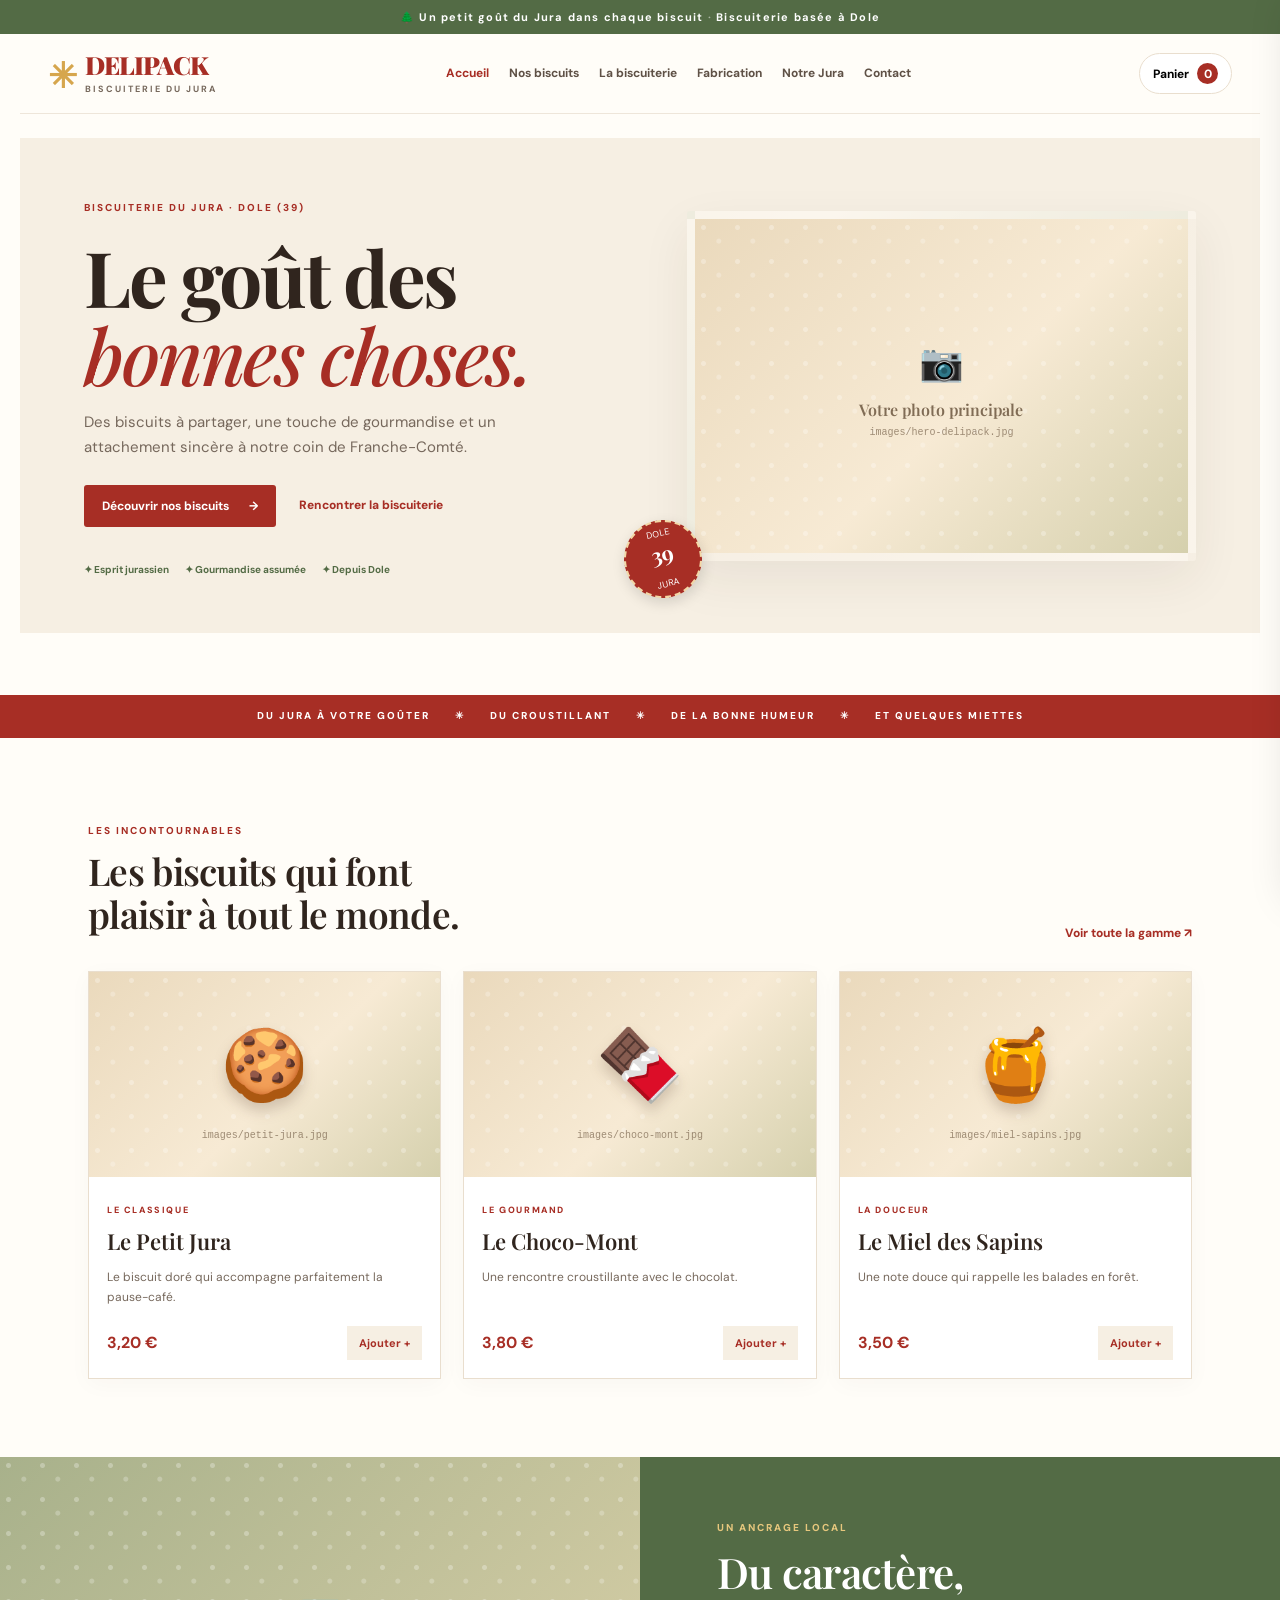
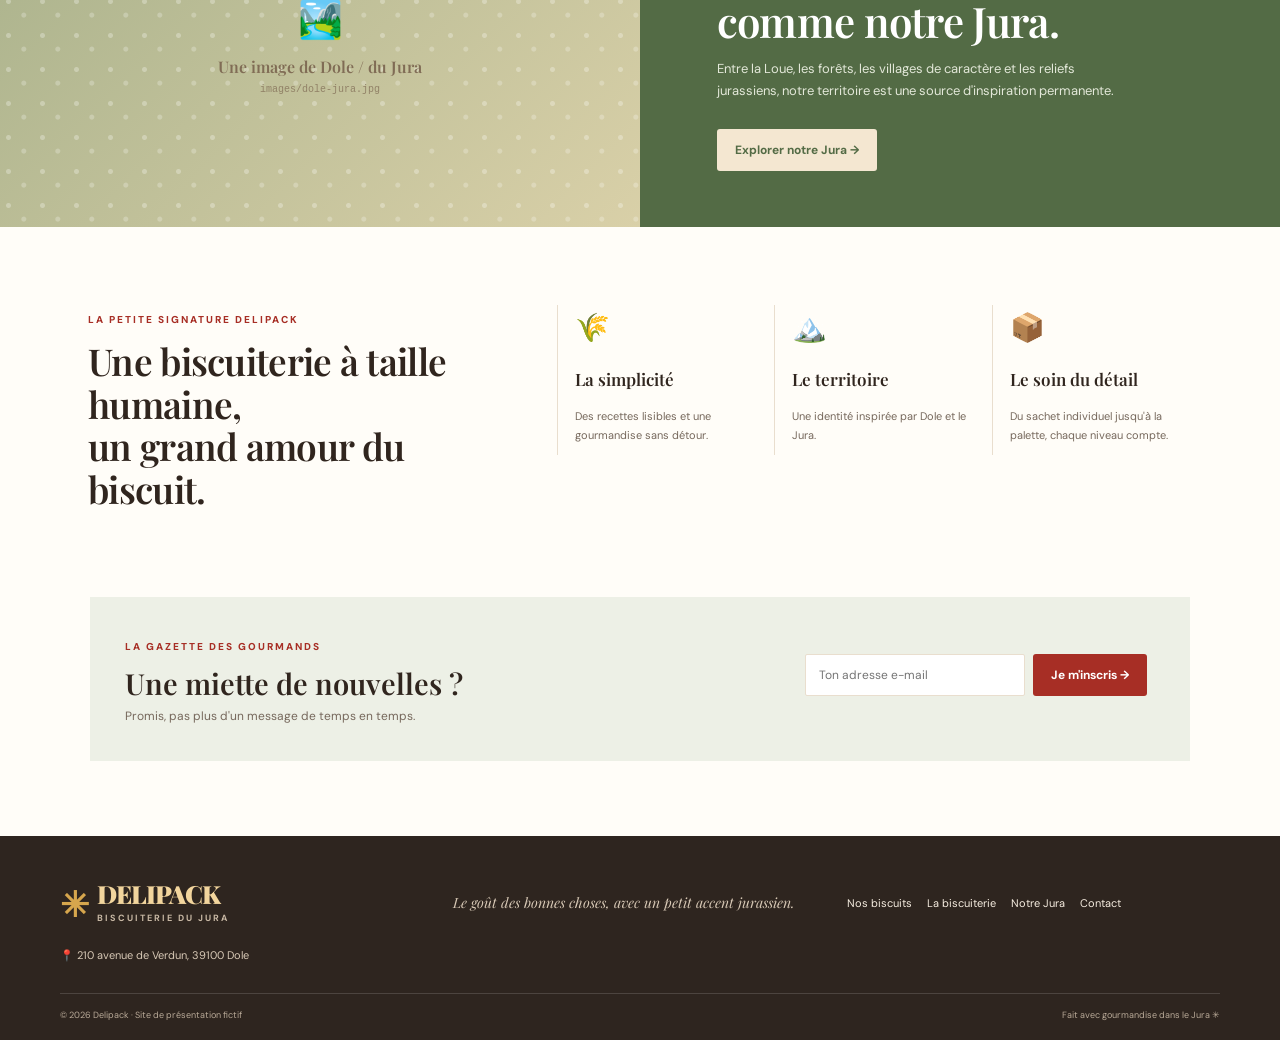
==== index.html @ c989d58b "Add files via upload" ====
<!doctype html>
<html lang="fr">
<head>
  <meta charset="utf-8"><meta name="viewport" content="width=device-width,initial-scale=1">
  <meta name="description" content="Delipack, biscuiterie jurassienne basée à Dole. Des biscuits généreux et un esprit du Jura.">
  <title>Delipack — Biscuiterie du Jura à Dole</title><link rel="stylesheet" href="style.css">
</head>
<body>
<div class="announcement">🌲 Un petit goût du Jura dans chaque biscuit <span>·</span> Biscuiterie basée à Dole</div>
<header class="header">
  <a class="logo" href="index.html"><span class="logo-icon">✳</span><span>DELIPACK<small>BISCUITERIE DU JURA</small></span></a>
  <button class="menu-toggle" aria-label="Ouvrir le menu">☰</button>
  <nav class="nav"><a class="active" href="index.html">Accueil</a><a href="produits.html">Nos biscuits</a><a href="histoire.html">La biscuiterie</a><a href="fabrication.html">Fabrication</a><a href="jura.html">Notre Jura</a><a href="contact.html">Contact</a></nav>
  <button class="cart-open" aria-label="Ouvrir le panier">Panier <span class="cart-count">0</span></button>
</header>
<main>
<section class="hero">
  <div class="hero-text"><span class="eyebrow">BISCUITERIE DU JURA · DOLE (39)</span><h1>Le goût des<br><em>bonnes choses.</em></h1>
  <p>Des biscuits à partager, une touche de gourmandise et un attachement sincère à notre coin de Franche-Comté.</p>
  <div class="actions"><a class="button" href="produits.html">Découvrir nos biscuits <b>→</b></a><a class="underlink" href="histoire.html">Rencontrer la biscuiterie</a></div>
  <div class="hero-points"><span>✦ Esprit jurassien</span><span>✦ Gourmandise assumée</span><span>✦ Depuis Dole</span></div></div>
  <div class="hero-image image-placeholder" data-caption="Photo d'ambiance : biscuits et emballages Delipack"><span class="placeholder-icon">📷</span><strong>Votre photo principale</strong><small>images/hero-delipack.jpg</small></div>
  <div class="hero-seal">DOLE<br><b>39</b><br>JURA</div>
</section>
<div class="ticker"><span>DU JURA À VOTRE GOÛTER</span> ✳ <span>DU CROUSTILLANT</span> ✳ <span>DE LA BONNE HUMEUR</span> ✳ <span>ET QUELQUES MIETTES</span></div>
<section class="section">
  <div class="section-head"><div><span class="eyebrow">LES INCONTOURNABLES</span><h2>Les biscuits qui font<br>plaisir à tout le monde.</h2></div><a class="text-link" href="produits.html">Voir toute la gamme ↗</a></div>
  <div class="product-grid home-products">
    <article class="product-card"><div class="product-photo image-placeholder" data-caption="Photo du biscuit Petit Jura"><span>🍪</span><small>images/petit-jura.jpg</small></div><div class="product-info"><span class="tag">LE CLASSIQUE</span><h3>Le Petit Jura</h3><p>Le biscuit doré qui accompagne parfaitement la pause-café.</p><div class="price-line"><b>3,20 €</b><button class="add-to-cart" data-id="petit-jura">Ajouter +</button></div></div></article>
    <article class="product-card"><div class="product-photo image-placeholder" data-caption="Photo du biscuit Choco-Mont"><span>🍫</span><small>images/choco-mont.jpg</small></div><div class="product-info"><span class="tag">LE GOURMAND</span><h3>Le Choco-Mont</h3><p>Une rencontre croustillante avec le chocolat.</p><div class="price-line"><b>3,80 €</b><button class="add-to-cart" data-id="choco-mont">Ajouter +</button></div></div></article>
    <article class="product-card"><div class="product-photo image-placeholder" data-caption="Photo du biscuit Miel des Sapins"><span>🍯</span><small>images/miel-sapins.jpg</small></div><div class="product-info"><span class="tag">LA DOUCEUR</span><h3>Le Miel des Sapins</h3><p>Une note douce qui rappelle les balades en forêt.</p><div class="price-line"><b>3,50 €</b><button class="add-to-cart" data-id="miel-sapins">Ajouter +</button></div></div></article>
  </div>
</section>
<section class="split-feature">
  <div class="feature-image image-placeholder" data-caption="Photo de Dole ou des paysages du Jura"><span>🏞️</span><strong>Une image de Dole / du Jura</strong><small>images/dole-jura.jpg</small></div>
  <div class="feature-copy"><span class="eyebrow">UN ANCRAGE LOCAL</span><h2>Du caractère,<br>comme notre Jura.</h2><p>Entre la Loue, les forêts, les villages de caractère et les reliefs jurassiens, notre territoire est une source d'inspiration permanente.</p><a class="button button-light" href="jura.html">Explorer notre Jura →</a></div>
</section>
<section class="promise section"><div><span class="eyebrow">LA PETITE SIGNATURE DELIPACK</span><h2>Une biscuiterie à taille humaine,<br>un grand amour du biscuit.</h2></div><div class="promise-items"><article><span>🌾</span><h3>La simplicité</h3><p>Des recettes lisibles et une gourmandise sans détour.</p></article><article><span>🏔️</span><h3>Le territoire</h3><p>Une identité inspirée par Dole et le Jura.</p></article><article><span>📦</span><h3>Le soin du détail</h3><p>Du sachet individuel jusqu'à la palette, chaque niveau compte.</p></article></div></section>
<section class="newsletter"><div><span class="eyebrow">LA GAZETTE DES GOURMANDS</span><h2>Une miette de nouvelles ?</h2><p>Promis, pas plus d'un message de temps en temps.</p></div><form class="newsletter-form"><input type="email" placeholder="Ton adresse e-mail" required><button class="button">Je m'inscris →</button><small class="form-feedback"></small></form></section>
</main>
<footer class="footer"><div class="footer-main"><a class="logo footer-logo" href="index.html"><span class="logo-icon">✳</span><span>DELIPACK<small>BISCUITERIE DU JURA</small></span></a><p>Le goût des bonnes choses, avec un petit accent jurassien.</p><div class="footer-links"><a href="produits.html">Nos biscuits</a><a href="histoire.html">La biscuiterie</a><a href="jura.html">Notre Jura</a><a href="contact.html">Contact</a></div><div class="address">📍 210 avenue de Verdun, 39100 Dole</div></div><div class="footer-bottom"><span>© 2026 Delipack · Site de présentation fictif</span><span>Fait avec gourmandise dans le Jura ✳</span></div></footer>
<div class="cart-backdrop"></div><aside class="cart-panel" aria-label="Panier"><div class="cart-head"><h2>Ton panier</h2><button class="cart-close" aria-label="Fermer">×</button></div><div class="cart-items"></div><div class="cart-total"><span>Total</span><b>0,00 €</b></div><button class="button checkout-demo">Valider ma commande</button><small class="cart-note">Démo : aucune commande ni aucun paiement ne seront effectués.</small></aside>
<div class="toast" role="status"></div><script src="script.js"></script></body></html>
---- style.css ----
@import url('https://fonts.googleapis.com/css2?family=DM+Sans:wght@400;500;600;700;800&family=Playfair+Display:ital,wght@0,500;0,600;0,700;1,500;1,600&display=swap');
:root{--red:#a72e25;--red2:#c64b38;--cream:#f6efe3;--paper:#fffdf8;--ink:#30251e;--muted:#76685c;--green:#536b45;--gold:#d6a64d;--line:#e9dece;--shadow:0 18px 50px #38241612}
*{box-sizing:border-box}html{scroll-behavior:smooth}body{margin:0;background:var(--paper);color:var(--ink);font-family:'DM Sans',Arial,sans-serif;line-height:1.65}a{color:inherit}.announcement{background:var(--green);color:white;text-align:center;padding:8px 15px;font-size:11px;letter-spacing:1.2px;font-weight:700}.announcement span{opacity:.5}.header{max-width:1240px;margin:auto;padding:18px 28px;display:flex;align-items:center;justify-content:space-between;gap:22px;position:sticky;top:0;background:#fffdf8ed;backdrop-filter:blur(12px);z-index:20;border-bottom:1px solid #eee6da}.logo{display:flex;align-items:center;gap:9px;text-decoration:none;color:var(--red);font:900 25px/1 'Playfair Display',Georgia,serif;letter-spacing:-1px;white-space:nowrap}.logo-icon{font-size:35px;color:var(--gold)}.logo small{display:block;font:700 9px 'DM Sans',sans-serif;letter-spacing:2px;color:var(--muted);margin-top:6px}.nav{display:flex;align-items:center;gap:20px}.nav a{text-decoration:none;font-size:12px;font-weight:700;color:#5f5146;white-space:nowrap}.nav a:hover,.nav a.active{color:var(--red)}.cart-open{border:1px solid var(--line);background:white;padding:9px 13px;border-radius:30px;font:700 12px 'DM Sans';cursor:pointer;white-space:nowrap}.cart-count{display:inline-grid;place-items:center;background:var(--red);color:white;width:21px;height:21px;border-radius:50%;margin-left:5px}.menu-toggle{display:none;border:0;background:none;font-size:25px}.hero{max-width:1240px;margin:24px auto 62px;padding:55px 5%;background:var(--cream);min-height:490px;display:grid;grid-template-columns:1.05fr .95fr;gap:40px;align-items:center;position:relative;overflow:hidden}.eyebrow{color:var(--red);font-size:10px;font-weight:800;letter-spacing:2px}.hero h1,.page-hero h1{font:700 clamp(50px,6vw,78px)/1.02 'Playfair Display',Georgia,serif;letter-spacing:-2.5px;margin:17px 0}.hero h1 em,.page-hero h1 em{color:var(--red);font-weight:500}.hero-text>p,.page-hero p{color:var(--muted);max-width:480px;font-size:15px}.actions{display:flex;align-items:center;gap:23px;flex-wrap:wrap;margin-top:25px}.button{display:inline-flex;align-items:center;justify-content:center;gap:20px;background:var(--red);color:white;border:0;border-radius:3px;padding:13px 18px;text-decoration:none;font:700 12px 'DM Sans';cursor:pointer;transition:.2s}.button:hover{background:#7e211c;transform:translateY(-2px)}.underlink,.text-link{font-size:12px;color:var(--red);font-weight:800;text-decoration:none}.hero-points{display:flex;gap:16px;flex-wrap:wrap;margin-top:35px;color:var(--green);font-size:10px;font-weight:700}.image-placeholder{position:relative;display:flex;flex-direction:column;align-items:center;justify-content:center;text-align:center;gap:7px;color:#806c55;background:linear-gradient(135deg,#ead9bc,#f7ead4 55%,#d5d0ad);border:1px dashed #b9a17e;overflow:hidden;min-height:150px}.image-placeholder:before{content:"";position:absolute;inset:0;background:radial-gradient(circle at 25% 25%,#fff7 0 2px,transparent 3px),radial-gradient(circle at 70% 65%,#fff6 0 2px,transparent 3px);background-size:34px 34px;opacity:.6}.image-placeholder>*{position:relative;z-index:1}.image-placeholder .placeholder-icon,.image-placeholder>span{font-size:36px}.image-placeholder strong{font:600 16px 'Playfair Display'}.image-placeholder small{font:10px monospace;opacity:.75}.hero-image{min-height:350px;border:8px solid #fff9;box-shadow:var(--shadow);border-radius:3px}.hero-seal{position:absolute;right:45%;bottom:35px;width:78px;height:78px;border-radius:50%;background:var(--red);color:white;border:2px dashed #f3d7a6;display:grid;place-content:center;text-align:center;font-size:9px;line-height:1.2;transform:rotate(-12deg);box-shadow:0 5px 14px #0002}.hero-seal b{font:700 22px 'Playfair Display'}.ticker{display:flex;justify-content:center;gap:25px;flex-wrap:wrap;padding:13px;background:var(--red);color:white;font-size:10px;letter-spacing:2px;font-weight:800}.section{max-width:1160px;margin:78px auto;padding:0 28px}.section-head{display:flex;align-items:end;justify-content:space-between;margin-bottom:27px}.section h2,.feature-copy h2,.promise h2,.jura-copy h2{font:600 37px/1.16 'Playfair Display';letter-spacing:-.7px;margin:8px 0}.product-grid{display:grid;grid-template-columns:repeat(3,1fr);gap:22px}.product-card{background:white;border:1px solid var(--line);box-shadow:0 5px 22px #38241608;transition:.25s}.product-card:hover{transform:translateY(-4px);box-shadow:var(--shadow)}.product-photo{height:205px;border:0}.product-photo>span{font-size:70px;filter:drop-shadow(0 8px 7px #43281935)}.product-photo small{font:10px monospace}.product-info{padding:18px}.tag,.step{font-size:9px;letter-spacing:1.6px;color:var(--red);font-weight:800}.product-info h3{font:600 22px 'Playfair Display';margin:5px 0}.product-info p{font-size:12px;color:var(--muted);min-height:42px}.price-line{display:flex;align-items:center;justify-content:space-between;margin-top:16px}.price-line>b{color:var(--red);font-size:16px}.add-to-cart{background:var(--cream);border:0;padding:10px 12px;color:var(--red);font:700 11px 'DM Sans';cursor:pointer}.add-to-cart:hover{background:#eadcc8}.split-feature{display:grid;grid-template-columns:1fr 1fr;background:var(--green);color:white;min-height:370px}.feature-image{min-height:370px;border:0;background:linear-gradient(135deg,#a8b18b,#d9d0a8)}.feature-copy{padding:55px clamp(28px,6vw,90px);align-self:center}.feature-copy .eyebrow{color:#e6c77d}.feature-copy h2{font-size:42px}.feature-copy p{color:#e3e8d9;font-size:13px;max-width:420px}.button-light{background:#f4e7d1;color:var(--green);margin-top:15px}.promise{display:grid;grid-template-columns:.8fr 1.2fr;gap:45px;align-items:start}.promise-items{display:grid;grid-template-columns:repeat(3,1fr);gap:17px}.promise-items article{border-left:1px solid var(--line);padding-left:17px}.promise-items article>span{font-size:28px}.promise-items h3{font:600 17px 'Playfair Display'}.promise-items p{font-size:11px;color:var(--muted)}.newsletter{max-width:1100px;margin:75px auto;padding:35px;background:#edf0e6;display:flex;justify-content:space-between;align-items:center;gap:25px;flex-wrap:wrap}.newsletter h2{font:600 29px 'Playfair Display';margin:5px 0}.newsletter p{font-size:12px;color:var(--muted);margin:0}.newsletter-form{display:flex;gap:8px;flex-wrap:wrap}.newsletter input,.contact-form input,.contact-form textarea,.contact-form select,.catalog-tools input{padding:12px 13px;border:1px solid var(--line);background:white;border-radius:2px;font:12px 'DM Sans';min-width:220px}.newsletter-form .button{margin:0}.form-feedback{display:block;color:var(--green);font-size:11px;width:100%}.footer{background:#2e251f;color:#f7eee1;padding:43px max(28px,calc((100% - 1160px)/2)) 18px}.footer-main{display:grid;grid-template-columns:1fr 1fr 1fr;gap:20px;align-items:center}.footer-logo{color:#f2d59d}.footer-logo small{color:#c9b9a5}.footer-main p{font:italic 14px 'Playfair Display';color:#d8c9b6}.footer-links{display:flex;gap:15px;flex-wrap:wrap}.footer-links a{font-size:11px;text-decoration:none;color:#f7eee1}.address{grid-column:1/-1;font-size:11px;color:#d8c9b6}.footer-bottom{border-top:1px solid #ffffff24;margin-top:28px;padding-top:14px;display:flex;justify-content:space-between;color:#b9aa98;font-size:9px}.page-hero{background:var(--cream);text-align:center;padding:66px 20px 58px}.page-hero p{margin:0 auto;max-width:540px}.crumb{font-size:9px;letter-spacing:2px;color:#9a8876;margin-top:30px}.crumb span{color:var(--red);padding:0 8px}.catalog-tools{display:flex;justify-content:space-between;gap:18px;flex-wrap:wrap;margin-bottom:25px}.filters{display:flex;gap:7px;flex-wrap:wrap}.filter{border:1px solid var(--line);background:white;padding:9px 14px;font:700 10px 'DM Sans';cursor:pointer}.filter.active,.filter:hover{background:var(--green);color:white;border-color:var(--green)}.catalog-tools input{min-width:240px}.catalog-grid{grid-template-columns:repeat(3,1fr)}.no-results{text-align:center;padding:30px;background:var(--cream)}.disclaimer,.small-note{font-size:10px;color:#968778}.disclaimer{text-align:center;margin-top:30px}.story{display:grid;grid-template-columns:.9fr 1.1fr;gap:55px;align-items:center}.story-photo{min-height:360px}.story h2,.contact-details h2{font:600 35px 'Playfair Display';margin:10px 0}.story p{font-size:13px;color:var(--muted)}.timeline{max-width:850px}.timeline-list{margin-top:25px}.timeline-list article{display:grid;grid-template-columns:65px 1fr;gap:18px;padding:18px 0;border-top:1px solid var(--line)}.timeline-list article>b{font:600 30px 'Playfair Display';color:var(--red)}.timeline-list h3{font:600 19px 'Playfair Display';margin:0}.timeline-list p{font-size:12px;color:var(--muted);margin:5px 0}.process{max-width:960px;margin:auto}.process article{display:grid;grid-template-columns:280px 1fr;gap:40px;align-items:center;padding:22px 0;border-bottom:1px solid var(--line)}.process-img{min-height:180px}.process-text h2{font:600 27px 'Playfair Display';margin:5px 0}.process-text p{font-size:13px;color:var(--muted);max-width:560px}.packaging-band{background:var(--cream);padding:55px max(28px,calc((100% - 1160px)/2))}.packaging-band>div:first-child p{font-size:13px;color:var(--muted)}.pack-levels{display:grid;grid-template-columns:repeat(3,1fr);gap:18px;margin-top:25px}.pack-levels article{background:white;padding:14px}.pack-levels article>b{font-size:9px;letter-spacing:1.5px;color:var(--red)}.pack-img{min-height:145px;margin-top:10px}.pack-levels h3{font:600 17px 'Playfair Display';margin:10px 0 0}.pack-levels p{font-size:11px;color:var(--muted);margin:3px 0}.jura-mosaic{display:grid;grid-template-columns:1.3fr 1fr;grid-template-rows:190px 190px;gap:16px}.jura-large{grid-row:span 2;min-height:396px}.jura-small{min-height:190px}.jura-copy h2{margin-bottom:25px}.local-cards{display:grid;grid-template-columns:repeat(3,1fr);gap:20px}.local-cards article{padding:22px;border:1px solid var(--line);background:white}.local-cards span{font-size:30px}.local-cards h3{font:600 19px 'Playfair Display'}.local-cards p{font-size:12px;color:var(--muted)}.quote-block{text-align:center;background:var(--green);color:white;padding:55px 20px}.quote-block p{font:italic 25px 'Playfair Display';margin:0 0 8px}.quote-block small{font-size:10px;color:#e4e8d9}.contact-layout{display:grid;grid-template-columns:.9fr 1.1fr;gap:70px}.detail-line{display:flex;gap:15px;align-items:center;margin:20px 0}.detail-line>span{font-size:22px}.detail-line p{font-size:13px;color:var(--muted)}.map-placeholder{height:190px;margin-top:25px;background:repeating-linear-gradient(45deg,#e6e6d8,#e6e6d8 12px,#eeeeE4 12px,#eeeeE4 24px);display:flex;flex-direction:column;align-items:center;justify-content:center;color:var(--green);gap:5px}.map-placeholder span{font-size:25px}.map-placeholder small{font-size:9px}.contact-form{display:flex;flex-direction:column;gap:9px}.contact-form label{font-size:11px;font-weight:800;margin-top:7px}.contact-form textarea{resize:vertical}.contact-form .button{align-self:flex-start;margin-top:8px}.contact-form .small-note{margin:0}.cart-backdrop{position:fixed;inset:0;background:#1e1712a6;z-index:40;opacity:0;pointer-events:none;transition:.25s}.cart-panel{position:fixed;z-index:41;right:0;top:0;height:100vh;width:min(420px,100%);background:var(--paper);padding:25px;transform:translateX(105%);transition:.3s;display:flex;flex-direction:column;box-shadow:-10px 0 40px #0002}.cart-visible .cart-backdrop{opacity:1;pointer-events:auto}.cart-visible .cart-panel{transform:translateX(0)}.cart-head{display:flex;justify-content:space-between;align-items:center;border-bottom:1px solid var(--line);padding-bottom:15px}.cart-head h2{font:600 27px 'Playfair Display';margin:0}.cart-close{font-size:28px;border:0;background:none;cursor:pointer}.cart-items{overflow:auto;flex:1;padding:15px 0}.cart-row{display:grid;grid-template-columns:1fr auto;gap:10px;padding:12px 0;border-bottom:1px solid var(--line)}.cart-row strong{font:600 15px 'Playfair Display'}.cart-row small{display:block;color:var(--muted);font-size:11px}.qty-controls{display:flex;align-items:center;gap:8px}.qty-controls button{border:1px solid var(--line);background:white;width:25px;height:25px;cursor:pointer}.cart-total{display:flex;justify-content:space-between;padding:15px 0;font-weight:800;border-top:1px solid var(--line)}.cart-total b{color:var(--red)}.cart-note{font-size:10px;color:var(--muted);margin-top:10px}.checkout-demo{width:100%}.toast{position:fixed;bottom:22px;left:50%;transform:translate(-50%,20px);background:#30251e;color:white;padding:12px 18px;border-radius:3px;font-size:12px;opacity:0;pointer-events:none;transition:.25s;z-index:60}.toast.show{opacity:1;transform:translate(-50%,0)}
@media(max-width:980px){.nav{gap:11px}.nav a{font-size:10px}.hero-seal{right:43%}.promise{grid-template-columns:1fr}.footer-main{grid-template-columns:1fr 1fr}.footer-links{grid-column:1/-1}}
@media(max-width:760px){.header{padding:13px 18px;flex-wrap:wrap}.menu-toggle{display:block;order:3}.nav{display:none;order:4;width:100%;flex-direction:column;align-items:flex-start;padding:10px 0}.nav.open{display:flex}.cart-open{margin-left:auto}.hero{margin:12px;padding:35px 22px;grid-template-columns:1fr;gap:24px}.hero-image{min-height:250px}.hero-seal{right:18px;bottom:25px}.hero h1{font-size:54px}.section{margin:55px auto;padding:0 18px}.section-head{align-items:flex-start;gap:15px;flex-direction:column}.product-grid,.catalog-grid{grid-template-columns:1fr}.split-feature{grid-template-columns:1fr}.feature-image{min-height:240px}.feature-copy{padding:35px 25px}.promise-items{grid-template-columns:1fr}.promise-items article{border-left:0;border-top:1px solid var(--line);padding:15px 0}.newsletter{margin:45px 12px;padding:25px}.newsletter-form{width:100%}.newsletter-form input{width:100%}.footer-main{grid-template-columns:1fr}.footer-links{grid-column:auto}.footer-bottom{gap:10px;flex-direction:column}.page-hero{padding:50px 18px}.page-hero h1{font-size:52px}.story,.contact-layout{grid-template-columns:1fr;gap:28px}.story-photo{min-height:250px}.process article{grid-template-columns:1fr;gap:15px}.process-img{min-height:210px}.packaging-band{padding:40px 18px}.pack-levels{grid-template-columns:1fr}.jura-mosaic{grid-template-columns:1fr;grid-template-rows:220px 160px 160px}.jura-large{grid-row:auto;min-height:220px}.jura-small{min-height:160px}.local-cards{grid-template-columns:1fr}.catalog-tools{flex-direction:column}.catalog-tools input{width:100%}}
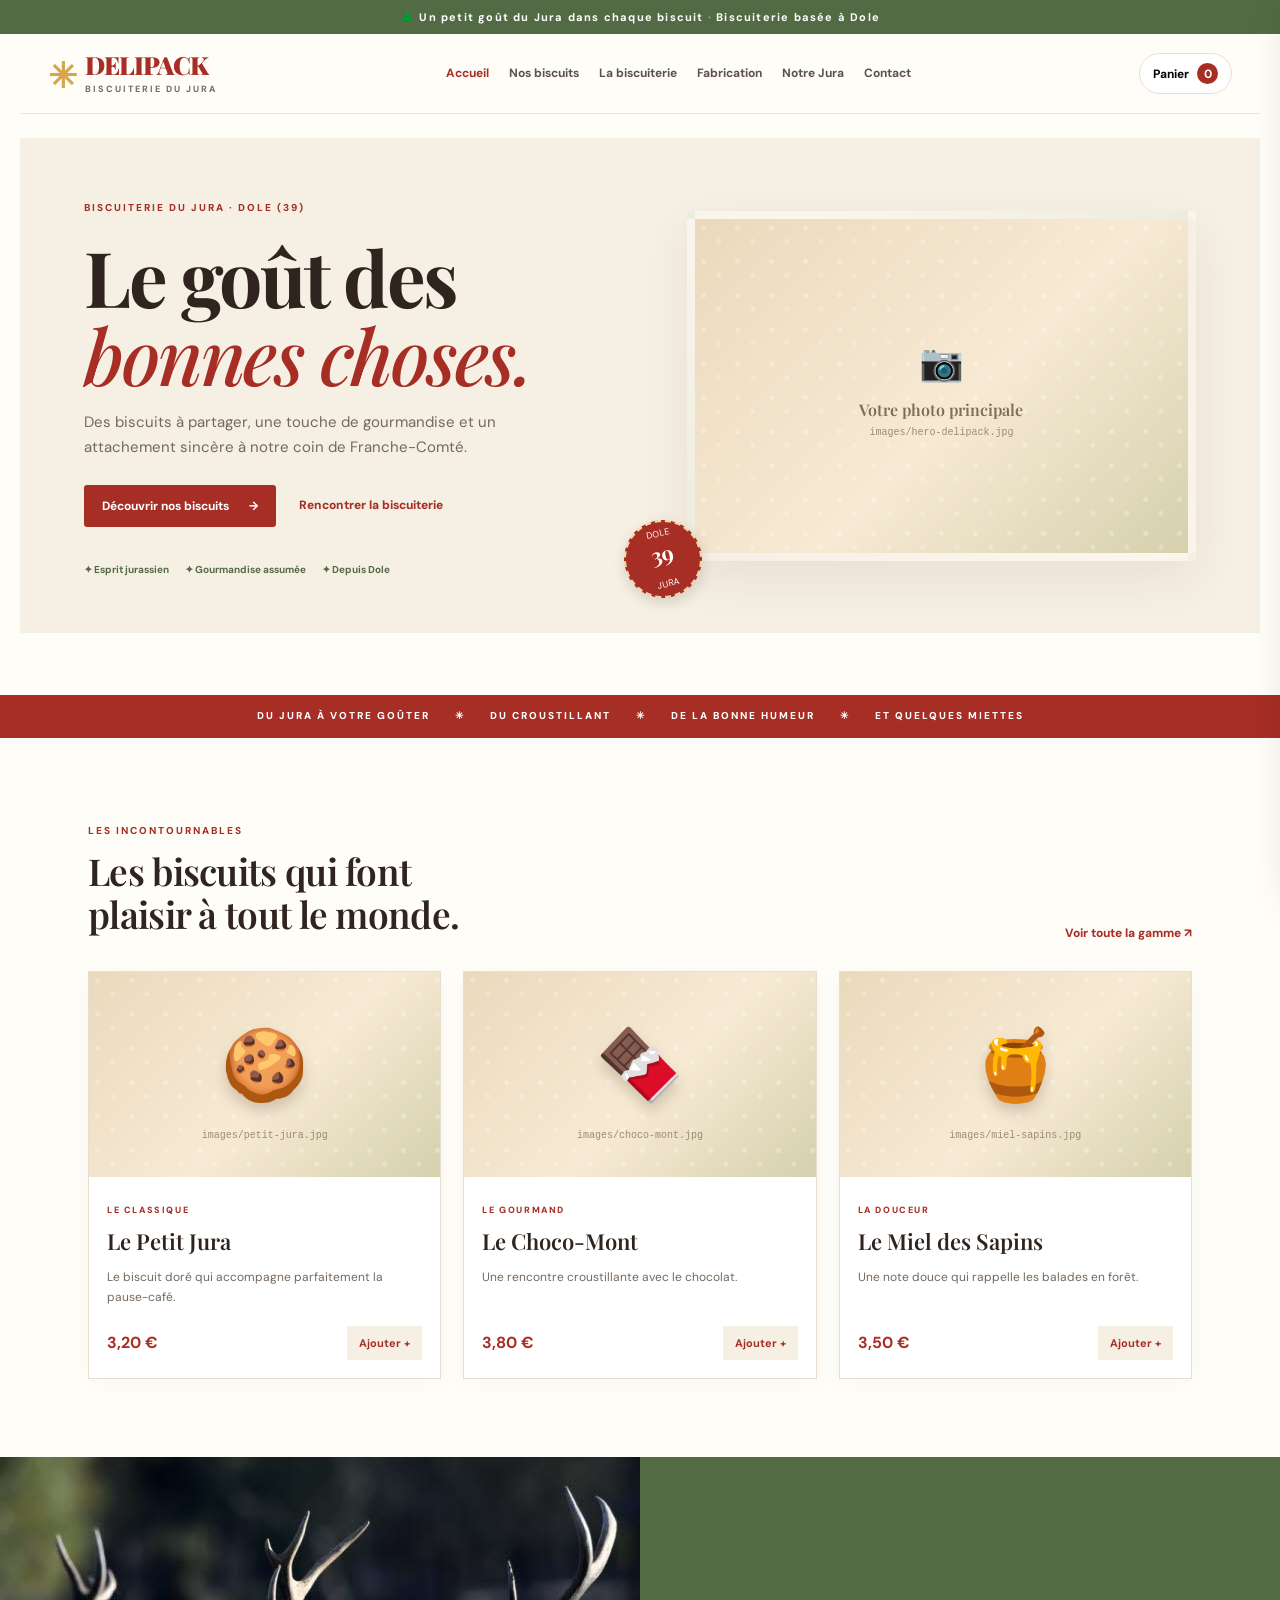
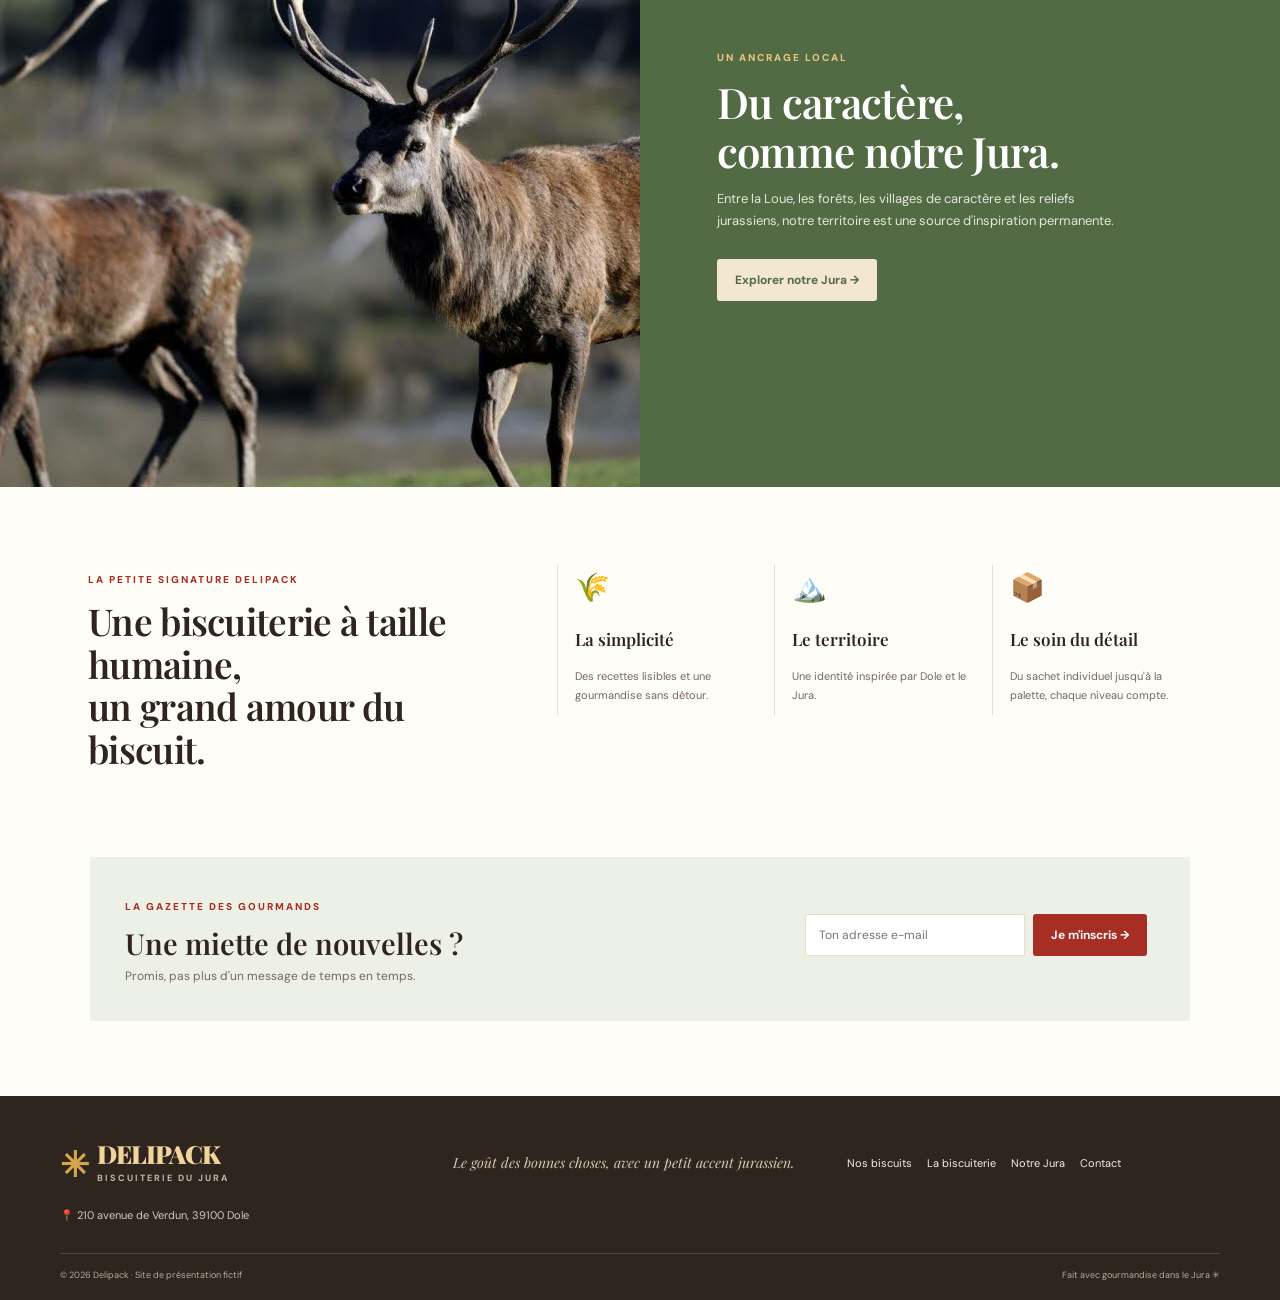
==== commit c6ad3452: "Update index.html" ====
--- a/index.html
+++ b/index.html
@@ -32,7 +32,7 @@
   </div>
 </section>
 <section class="split-feature">
-  <div class="feature-image image-placeholder" data-caption="Photo de Dole ou des paysages du Jura"><span>🏞️</span><strong>Une image de Dole / du Jura</strong><small>images/dole-jura.jpg</small></div>
+  <div class="feature-image image-placeholder"><img src="images/foret-chaux.jpg" alt="Les cerfs du Jura"></div>
   <div class="feature-copy"><span class="eyebrow">UN ANCRAGE LOCAL</span><h2>Du caractère,<br>comme notre Jura.</h2><p>Entre la Loue, les forêts, les villages de caractère et les reliefs jurassiens, notre territoire est une source d'inspiration permanente.</p><a class="button button-light" href="jura.html">Explorer notre Jura →</a></div>
 </section>
 <section class="promise section"><div><span class="eyebrow">LA PETITE SIGNATURE DELIPACK</span><h2>Une biscuiterie à taille humaine,<br>un grand amour du biscuit.</h2></div><div class="promise-items"><article><span>🌾</span><h3>La simplicité</h3><p>Des recettes lisibles et une gourmandise sans détour.</p></article><article><span>🏔️</span><h3>Le territoire</h3><p>Une identité inspirée par Dole et le Jura.</p></article><article><span>📦</span><h3>Le soin du détail</h3><p>Du sachet individuel jusqu'à la palette, chaque niveau compte.</p></article></div></section>
@@ -40,4 +40,4 @@
 </main>
 <footer class="footer"><div class="footer-main"><a class="logo footer-logo" href="index.html"><span class="logo-icon">✳</span><span>DELIPACK<small>BISCUITERIE DU JURA</small></span></a><p>Le goût des bonnes choses, avec un petit accent jurassien.</p><div class="footer-links"><a href="produits.html">Nos biscuits</a><a href="histoire.html">La biscuiterie</a><a href="jura.html">Notre Jura</a><a href="contact.html">Contact</a></div><div class="address">📍 210 avenue de Verdun, 39100 Dole</div></div><div class="footer-bottom"><span>© 2026 Delipack · Site de présentation fictif</span><span>Fait avec gourmandise dans le Jura ✳</span></div></footer>
 <div class="cart-backdrop"></div><aside class="cart-panel" aria-label="Panier"><div class="cart-head"><h2>Ton panier</h2><button class="cart-close" aria-label="Fermer">×</button></div><div class="cart-items"></div><div class="cart-total"><span>Total</span><b>0,00 €</b></div><button class="button checkout-demo">Valider ma commande</button><small class="cart-note">Démo : aucune commande ni aucun paiement ne seront effectués.</small></aside>
-<div class="toast" role="status"></div><script src="script.js"></script></body></html>+<div class="toast" role="status"></div><script src="script.js"></script></body></html>
--- a/style.css
+++ b/style.css
@@ -1,5 +1,1379 @@
 @import url('https://fonts.googleapis.com/css2?family=DM+Sans:wght@400;500;600;700;800&family=Playfair+Display:ital,wght@0,500;0,600;0,700;1,500;1,600&display=swap');
-:root{--red:#a72e25;--red2:#c64b38;--cream:#f6efe3;--paper:#fffdf8;--ink:#30251e;--muted:#76685c;--green:#536b45;--gold:#d6a64d;--line:#e9dece;--shadow:0 18px 50px #38241612}
-*{box-sizing:border-box}html{scroll-behavior:smooth}body{margin:0;background:var(--paper);color:var(--ink);font-family:'DM Sans',Arial,sans-serif;line-height:1.65}a{color:inherit}.announcement{background:var(--green);color:white;text-align:center;padding:8px 15px;font-size:11px;letter-spacing:1.2px;font-weight:700}.announcement span{opacity:.5}.header{max-width:1240px;margin:auto;padding:18px 28px;display:flex;align-items:center;justify-content:space-between;gap:22px;position:sticky;top:0;background:#fffdf8ed;backdrop-filter:blur(12px);z-index:20;border-bottom:1px solid #eee6da}.logo{display:flex;align-items:center;gap:9px;text-decoration:none;color:var(--red);font:900 25px/1 'Playfair Display',Georgia,serif;letter-spacing:-1px;white-space:nowrap}.logo-icon{font-size:35px;color:var(--gold)}.logo small{display:block;font:700 9px 'DM Sans',sans-serif;letter-spacing:2px;color:var(--muted);margin-top:6px}.nav{display:flex;align-items:center;gap:20px}.nav a{text-decoration:none;font-size:12px;font-weight:700;color:#5f5146;white-space:nowrap}.nav a:hover,.nav a.active{color:var(--red)}.cart-open{border:1px solid var(--line);background:white;padding:9px 13px;border-radius:30px;font:700 12px 'DM Sans';cursor:pointer;white-space:nowrap}.cart-count{display:inline-grid;place-items:center;background:var(--red);color:white;width:21px;height:21px;border-radius:50%;margin-left:5px}.menu-toggle{display:none;border:0;background:none;font-size:25px}.hero{max-width:1240px;margin:24px auto 62px;padding:55px 5%;background:var(--cream);min-height:490px;display:grid;grid-template-columns:1.05fr .95fr;gap:40px;align-items:center;position:relative;overflow:hidden}.eyebrow{color:var(--red);font-size:10px;font-weight:800;letter-spacing:2px}.hero h1,.page-hero h1{font:700 clamp(50px,6vw,78px)/1.02 'Playfair Display',Georgia,serif;letter-spacing:-2.5px;margin:17px 0}.hero h1 em,.page-hero h1 em{color:var(--red);font-weight:500}.hero-text>p,.page-hero p{color:var(--muted);max-width:480px;font-size:15px}.actions{display:flex;align-items:center;gap:23px;flex-wrap:wrap;margin-top:25px}.button{display:inline-flex;align-items:center;justify-content:center;gap:20px;background:var(--red);color:white;border:0;border-radius:3px;padding:13px 18px;text-decoration:none;font:700 12px 'DM Sans';cursor:pointer;transition:.2s}.button:hover{background:#7e211c;transform:translateY(-2px)}.underlink,.text-link{font-size:12px;color:var(--red);font-weight:800;text-decoration:none}.hero-points{display:flex;gap:16px;flex-wrap:wrap;margin-top:35px;color:var(--green);font-size:10px;font-weight:700}.image-placeholder{position:relative;display:flex;flex-direction:column;align-items:center;justify-content:center;text-align:center;gap:7px;color:#806c55;background:linear-gradient(135deg,#ead9bc,#f7ead4 55%,#d5d0ad);border:1px dashed #b9a17e;overflow:hidden;min-height:150px}.image-placeholder:before{content:"";position:absolute;inset:0;background:radial-gradient(circle at 25% 25%,#fff7 0 2px,transparent 3px),radial-gradient(circle at 70% 65%,#fff6 0 2px,transparent 3px);background-size:34px 34px;opacity:.6}.image-placeholder>*{position:relative;z-index:1}.image-placeholder .placeholder-icon,.image-placeholder>span{font-size:36px}.image-placeholder strong{font:600 16px 'Playfair Display'}.image-placeholder small{font:10px monospace;opacity:.75}.hero-image{min-height:350px;border:8px solid #fff9;box-shadow:var(--shadow);border-radius:3px}.hero-seal{position:absolute;right:45%;bottom:35px;width:78px;height:78px;border-radius:50%;background:var(--red);color:white;border:2px dashed #f3d7a6;display:grid;place-content:center;text-align:center;font-size:9px;line-height:1.2;transform:rotate(-12deg);box-shadow:0 5px 14px #0002}.hero-seal b{font:700 22px 'Playfair Display'}.ticker{display:flex;justify-content:center;gap:25px;flex-wrap:wrap;padding:13px;background:var(--red);color:white;font-size:10px;letter-spacing:2px;font-weight:800}.section{max-width:1160px;margin:78px auto;padding:0 28px}.section-head{display:flex;align-items:end;justify-content:space-between;margin-bottom:27px}.section h2,.feature-copy h2,.promise h2,.jura-copy h2{font:600 37px/1.16 'Playfair Display';letter-spacing:-.7px;margin:8px 0}.product-grid{display:grid;grid-template-columns:repeat(3,1fr);gap:22px}.product-card{background:white;border:1px solid var(--line);box-shadow:0 5px 22px #38241608;transition:.25s}.product-card:hover{transform:translateY(-4px);box-shadow:var(--shadow)}.product-photo{height:205px;border:0}.product-photo>span{font-size:70px;filter:drop-shadow(0 8px 7px #43281935)}.product-photo small{font:10px monospace}.product-info{padding:18px}.tag,.step{font-size:9px;letter-spacing:1.6px;color:var(--red);font-weight:800}.product-info h3{font:600 22px 'Playfair Display';margin:5px 0}.product-info p{font-size:12px;color:var(--muted);min-height:42px}.price-line{display:flex;align-items:center;justify-content:space-between;margin-top:16px}.price-line>b{color:var(--red);font-size:16px}.add-to-cart{background:var(--cream);border:0;padding:10px 12px;color:var(--red);font:700 11px 'DM Sans';cursor:pointer}.add-to-cart:hover{background:#eadcc8}.split-feature{display:grid;grid-template-columns:1fr 1fr;background:var(--green);color:white;min-height:370px}.feature-image{min-height:370px;border:0;background:linear-gradient(135deg,#a8b18b,#d9d0a8)}.feature-copy{padding:55px clamp(28px,6vw,90px);align-self:center}.feature-copy .eyebrow{color:#e6c77d}.feature-copy h2{font-size:42px}.feature-copy p{color:#e3e8d9;font-size:13px;max-width:420px}.button-light{background:#f4e7d1;color:var(--green);margin-top:15px}.promise{display:grid;grid-template-columns:.8fr 1.2fr;gap:45px;align-items:start}.promise-items{display:grid;grid-template-columns:repeat(3,1fr);gap:17px}.promise-items article{border-left:1px solid var(--line);padding-left:17px}.promise-items article>span{font-size:28px}.promise-items h3{font:600 17px 'Playfair Display'}.promise-items p{font-size:11px;color:var(--muted)}.newsletter{max-width:1100px;margin:75px auto;padding:35px;background:#edf0e6;display:flex;justify-content:space-between;align-items:center;gap:25px;flex-wrap:wrap}.newsletter h2{font:600 29px 'Playfair Display';margin:5px 0}.newsletter p{font-size:12px;color:var(--muted);margin:0}.newsletter-form{display:flex;gap:8px;flex-wrap:wrap}.newsletter input,.contact-form input,.contact-form textarea,.contact-form select,.catalog-tools input{padding:12px 13px;border:1px solid var(--line);background:white;border-radius:2px;font:12px 'DM Sans';min-width:220px}.newsletter-form .button{margin:0}.form-feedback{display:block;color:var(--green);font-size:11px;width:100%}.footer{background:#2e251f;color:#f7eee1;padding:43px max(28px,calc((100% - 1160px)/2)) 18px}.footer-main{display:grid;grid-template-columns:1fr 1fr 1fr;gap:20px;align-items:center}.footer-logo{color:#f2d59d}.footer-logo small{color:#c9b9a5}.footer-main p{font:italic 14px 'Playfair Display';color:#d8c9b6}.footer-links{display:flex;gap:15px;flex-wrap:wrap}.footer-links a{font-size:11px;text-decoration:none;color:#f7eee1}.address{grid-column:1/-1;font-size:11px;color:#d8c9b6}.footer-bottom{border-top:1px solid #ffffff24;margin-top:28px;padding-top:14px;display:flex;justify-content:space-between;color:#b9aa98;font-size:9px}.page-hero{background:var(--cream);text-align:center;padding:66px 20px 58px}.page-hero p{margin:0 auto;max-width:540px}.crumb{font-size:9px;letter-spacing:2px;color:#9a8876;margin-top:30px}.crumb span{color:var(--red);padding:0 8px}.catalog-tools{display:flex;justify-content:space-between;gap:18px;flex-wrap:wrap;margin-bottom:25px}.filters{display:flex;gap:7px;flex-wrap:wrap}.filter{border:1px solid var(--line);background:white;padding:9px 14px;font:700 10px 'DM Sans';cursor:pointer}.filter.active,.filter:hover{background:var(--green);color:white;border-color:var(--green)}.catalog-tools input{min-width:240px}.catalog-grid{grid-template-columns:repeat(3,1fr)}.no-results{text-align:center;padding:30px;background:var(--cream)}.disclaimer,.small-note{font-size:10px;color:#968778}.disclaimer{text-align:center;margin-top:30px}.story{display:grid;grid-template-columns:.9fr 1.1fr;gap:55px;align-items:center}.story-photo{min-height:360px}.story h2,.contact-details h2{font:600 35px 'Playfair Display';margin:10px 0}.story p{font-size:13px;color:var(--muted)}.timeline{max-width:850px}.timeline-list{margin-top:25px}.timeline-list article{display:grid;grid-template-columns:65px 1fr;gap:18px;padding:18px 0;border-top:1px solid var(--line)}.timeline-list article>b{font:600 30px 'Playfair Display';color:var(--red)}.timeline-list h3{font:600 19px 'Playfair Display';margin:0}.timeline-list p{font-size:12px;color:var(--muted);margin:5px 0}.process{max-width:960px;margin:auto}.process article{display:grid;grid-template-columns:280px 1fr;gap:40px;align-items:center;padding:22px 0;border-bottom:1px solid var(--line)}.process-img{min-height:180px}.process-text h2{font:600 27px 'Playfair Display';margin:5px 0}.process-text p{font-size:13px;color:var(--muted);max-width:560px}.packaging-band{background:var(--cream);padding:55px max(28px,calc((100% - 1160px)/2))}.packaging-band>div:first-child p{font-size:13px;color:var(--muted)}.pack-levels{display:grid;grid-template-columns:repeat(3,1fr);gap:18px;margin-top:25px}.pack-levels article{background:white;padding:14px}.pack-levels article>b{font-size:9px;letter-spacing:1.5px;color:var(--red)}.pack-img{min-height:145px;margin-top:10px}.pack-levels h3{font:600 17px 'Playfair Display';margin:10px 0 0}.pack-levels p{font-size:11px;color:var(--muted);margin:3px 0}.jura-mosaic{display:grid;grid-template-columns:1.3fr 1fr;grid-template-rows:190px 190px;gap:16px}.jura-large{grid-row:span 2;min-height:396px}.jura-small{min-height:190px}.jura-copy h2{margin-bottom:25px}.local-cards{display:grid;grid-template-columns:repeat(3,1fr);gap:20px}.local-cards article{padding:22px;border:1px solid var(--line);background:white}.local-cards span{font-size:30px}.local-cards h3{font:600 19px 'Playfair Display'}.local-cards p{font-size:12px;color:var(--muted)}.quote-block{text-align:center;background:var(--green);color:white;padding:55px 20px}.quote-block p{font:italic 25px 'Playfair Display';margin:0 0 8px}.quote-block small{font-size:10px;color:#e4e8d9}.contact-layout{display:grid;grid-template-columns:.9fr 1.1fr;gap:70px}.detail-line{display:flex;gap:15px;align-items:center;margin:20px 0}.detail-line>span{font-size:22px}.detail-line p{font-size:13px;color:var(--muted)}.map-placeholder{height:190px;margin-top:25px;background:repeating-linear-gradient(45deg,#e6e6d8,#e6e6d8 12px,#eeeeE4 12px,#eeeeE4 24px);display:flex;flex-direction:column;align-items:center;justify-content:center;color:var(--green);gap:5px}.map-placeholder span{font-size:25px}.map-placeholder small{font-size:9px}.contact-form{display:flex;flex-direction:column;gap:9px}.contact-form label{font-size:11px;font-weight:800;margin-top:7px}.contact-form textarea{resize:vertical}.contact-form .button{align-self:flex-start;margin-top:8px}.contact-form .small-note{margin:0}.cart-backdrop{position:fixed;inset:0;background:#1e1712a6;z-index:40;opacity:0;pointer-events:none;transition:.25s}.cart-panel{position:fixed;z-index:41;right:0;top:0;height:100vh;width:min(420px,100%);background:var(--paper);padding:25px;transform:translateX(105%);transition:.3s;display:flex;flex-direction:column;box-shadow:-10px 0 40px #0002}.cart-visible .cart-backdrop{opacity:1;pointer-events:auto}.cart-visible .cart-panel{transform:translateX(0)}.cart-head{display:flex;justify-content:space-between;align-items:center;border-bottom:1px solid var(--line);padding-bottom:15px}.cart-head h2{font:600 27px 'Playfair Display';margin:0}.cart-close{font-size:28px;border:0;background:none;cursor:pointer}.cart-items{overflow:auto;flex:1;padding:15px 0}.cart-row{display:grid;grid-template-columns:1fr auto;gap:10px;padding:12px 0;border-bottom:1px solid var(--line)}.cart-row strong{font:600 15px 'Playfair Display'}.cart-row small{display:block;color:var(--muted);font-size:11px}.qty-controls{display:flex;align-items:center;gap:8px}.qty-controls button{border:1px solid var(--line);background:white;width:25px;height:25px;cursor:pointer}.cart-total{display:flex;justify-content:space-between;padding:15px 0;font-weight:800;border-top:1px solid var(--line)}.cart-total b{color:var(--red)}.cart-note{font-size:10px;color:var(--muted);margin-top:10px}.checkout-demo{width:100%}.toast{position:fixed;bottom:22px;left:50%;transform:translate(-50%,20px);background:#30251e;color:white;padding:12px 18px;border-radius:3px;font-size:12px;opacity:0;pointer-events:none;transition:.25s;z-index:60}.toast.show{opacity:1;transform:translate(-50%,0)}
-@media(max-width:980px){.nav{gap:11px}.nav a{font-size:10px}.hero-seal{right:43%}.promise{grid-template-columns:1fr}.footer-main{grid-template-columns:1fr 1fr}.footer-links{grid-column:1/-1}}
-@media(max-width:760px){.header{padding:13px 18px;flex-wrap:wrap}.menu-toggle{display:block;order:3}.nav{display:none;order:4;width:100%;flex-direction:column;align-items:flex-start;padding:10px 0}.nav.open{display:flex}.cart-open{margin-left:auto}.hero{margin:12px;padding:35px 22px;grid-template-columns:1fr;gap:24px}.hero-image{min-height:250px}.hero-seal{right:18px;bottom:25px}.hero h1{font-size:54px}.section{margin:55px auto;padding:0 18px}.section-head{align-items:flex-start;gap:15px;flex-direction:column}.product-grid,.catalog-grid{grid-template-columns:1fr}.split-feature{grid-template-columns:1fr}.feature-image{min-height:240px}.feature-copy{padding:35px 25px}.promise-items{grid-template-columns:1fr}.promise-items article{border-left:0;border-top:1px solid var(--line);padding:15px 0}.newsletter{margin:45px 12px;padding:25px}.newsletter-form{width:100%}.newsletter-form input{width:100%}.footer-main{grid-template-columns:1fr}.footer-links{grid-column:auto}.footer-bottom{gap:10px;flex-direction:column}.page-hero{padding:50px 18px}.page-hero h1{font-size:52px}.story,.contact-layout{grid-template-columns:1fr;gap:28px}.story-photo{min-height:250px}.process article{grid-template-columns:1fr;gap:15px}.process-img{min-height:210px}.packaging-band{padding:40px 18px}.pack-levels{grid-template-columns:1fr}.jura-mosaic{grid-template-columns:1fr;grid-template-rows:220px 160px 160px}.jura-large{grid-row:auto;min-height:220px}.jura-small{min-height:160px}.local-cards{grid-template-columns:1fr}.catalog-tools{flex-direction:column}.catalog-tools input{width:100%}}
+
+/* =========================================
+   1. VARIABLES ET BASE
+========================================= */
+
+:root {
+    --red: #a72e25;
+    --red2: #c64b38;
+    --cream: #f6efe3;
+    --paper: #fffdf8;
+    --ink: #30251e;
+    --muted: #76685c;
+    --green: #536b45;
+    --gold: #d6a64d;
+    --line: #e9dece;
+    --shadow: 0 18px 50px #38241612;
+}
+
+* {
+    box-sizing: border-box;
+}
+
+html {
+    scroll-behavior: smooth;
+}
+
+body {
+    margin: 0;
+    background: var(--paper);
+    color: var(--ink);
+    font-family: 'DM Sans', Arial, sans-serif;
+    line-height: 1.65;
+}
+
+a {
+    color: inherit;
+}
+
+/* =========================================
+   2. BANDEAU ET EN-TÊTE
+========================================= */
+
+.announcement {
+    background: var(--green);
+    color: white;
+    text-align: center;
+    padding: 8px 15px;
+    font-size: 11px;
+    letter-spacing: 1.2px;
+    font-weight: 700;
+}
+
+.announcement span {
+    opacity: .5;
+}
+
+.header {
+    max-width: 1240px;
+    margin: auto;
+    padding: 18px 28px;
+    display: flex;
+    align-items: center;
+    justify-content: space-between;
+    gap: 22px;
+    position: sticky;
+    top: 0;
+    background: #fffdf8ed;
+    backdrop-filter: blur(12px);
+    z-index: 20;
+    border-bottom: 1px solid #eee6da;
+}
+
+.logo {
+    display: flex;
+    align-items: center;
+    gap: 9px;
+    text-decoration: none;
+    color: var(--red);
+    font: 900 25px/1 'Playfair Display', Georgia, serif;
+    letter-spacing: -1px;
+    white-space: nowrap;
+}
+
+.logo-icon {
+    font-size: 35px;
+    color: var(--gold);
+}
+
+.logo small {
+    display: block;
+    font: 700 9px 'DM Sans', sans-serif;
+    letter-spacing: 2px;
+    color: var(--muted);
+    margin-top: 6px;
+}
+
+.nav {
+    display: flex;
+    align-items: center;
+    gap: 20px;
+}
+
+.nav a {
+    text-decoration: none;
+    font-size: 12px;
+    font-weight: 700;
+    color: #5f5146;
+    white-space: nowrap;
+}
+
+.nav a:hover,
+.nav a.active {
+    color: var(--red);
+}
+
+.cart-open {
+    border: 1px solid var(--line);
+    background: white;
+    padding: 9px 13px;
+    border-radius: 30px;
+    font: 700 12px 'DM Sans';
+    cursor: pointer;
+    white-space: nowrap;
+}
+
+.cart-count {
+    display: inline-grid;
+    place-items: center;
+    background: var(--red);
+    color: white;
+    width: 21px;
+    height: 21px;
+    border-radius: 50%;
+    margin-left: 5px;
+}
+
+.menu-toggle {
+    display: none;
+    border: 0;
+    background: none;
+    font-size: 25px;
+}
+
+/* =========================================
+   3. ACCUEIL ET BANNIÈRE PRINCIPALE
+========================================= */
+
+.hero {
+    max-width: 1240px;
+    margin: 24px auto 62px;
+    padding: 55px 5%;
+    background: var(--cream);
+    min-height: 490px;
+    display: grid;
+    grid-template-columns: 1.05fr .95fr;
+    gap: 40px;
+    align-items: center;
+    position: relative;
+    overflow: hidden;
+}
+
+.eyebrow {
+    color: var(--red);
+    font-size: 10px;
+    font-weight: 800;
+    letter-spacing: 2px;
+}
+
+.hero h1,
+.page-hero h1 {
+    font: 700 clamp(50px, 6vw, 78px)/1.02 'Playfair Display', Georgia, serif;
+    letter-spacing: -2.5px;
+    margin: 17px 0;
+}
+
+.hero h1 em,
+.page-hero h1 em {
+    color: var(--red);
+    font-weight: 500;
+}
+
+.hero-text > p,
+.page-hero p {
+    color: var(--muted);
+    max-width: 480px;
+    font-size: 15px;
+}
+
+.actions {
+    display: flex;
+    align-items: center;
+    gap: 23px;
+    flex-wrap: wrap;
+    margin-top: 25px;
+}
+
+.button {
+    display: inline-flex;
+    align-items: center;
+    justify-content: center;
+    gap: 20px;
+    background: var(--red);
+    color: white;
+    border: 0;
+    border-radius: 3px;
+    padding: 13px 18px;
+    text-decoration: none;
+    font: 700 12px 'DM Sans';
+    cursor: pointer;
+    transition: .2s;
+}
+
+.button:hover {
+    background: #7e211c;
+    transform: translateY(-2px);
+}
+
+.underlink,
+.text-link {
+    font-size: 12px;
+    color: var(--red);
+    font-weight: 800;
+    text-decoration: none;
+}
+
+.hero-points {
+    display: flex;
+    gap: 16px;
+    flex-wrap: wrap;
+    margin-top: 35px;
+    color: var(--green);
+    font-size: 10px;
+    font-weight: 700;
+}
+
+/* =========================================
+   4. EMPLACEMENTS D'IMAGES
+========================================= */
+
+.image-placeholder {
+    position: relative;
+    display: flex;
+    flex-direction: column;
+    align-items: center;
+    justify-content: center;
+    text-align: center;
+    gap: 7px;
+    color: #806c55;
+    background: linear-gradient(135deg, #ead9bc, #f7ead4 55%, #d5d0ad);
+    border: 1px dashed #b9a17e;
+    overflow: hidden;
+    min-height: 150px;
+}
+
+.image-placeholder:before {
+    content: "";
+    position: absolute;
+    inset: 0;
+    background:
+        radial-gradient(circle at 25% 25%, #fff7 0 2px, transparent 3px),
+        radial-gradient(circle at 70% 65%, #fff6 0 2px, transparent 3px);
+    background-size: 34px 34px;
+    opacity: .6;
+}
+
+.image-placeholder > * {
+    position: relative;
+    z-index: 1;
+}
+
+.image-placeholder .placeholder-icon,
+.image-placeholder > span {
+    font-size: 36px;
+}
+
+.image-placeholder strong {
+    font: 600 16px 'Playfair Display';
+}
+
+.image-placeholder small {
+    font: 10px monospace;
+    opacity: .75;
+}
+
+.hero-image {
+    min-height: 350px;
+    border: 8px solid #fff9;
+    box-shadow: var(--shadow);
+    border-radius: 3px;
+}
+
+.hero-seal {
+    position: absolute;
+    right: 45%;
+    bottom: 35px;
+    width: 78px;
+    height: 78px;
+    border-radius: 50%;
+    background: var(--red);
+    color: white;
+    border: 2px dashed #f3d7a6;
+    display: grid;
+    place-content: center;
+    text-align: center;
+    font-size: 9px;
+    line-height: 1.2;
+    transform: rotate(-12deg);
+    box-shadow: 0 5px 14px #0002;
+}
+
+.hero-seal b {
+    font: 700 22px 'Playfair Display';
+}
+
+/* =========================================
+   5. BANDEAU DÉFILANT
+========================================= */
+
+.ticker {
+    display: flex;
+    justify-content: center;
+    gap: 25px;
+    flex-wrap: wrap;
+    padding: 13px;
+    background: var(--red);
+    color: white;
+    font-size: 10px;
+    letter-spacing: 2px;
+    font-weight: 800;
+}
+
+/* =========================================
+   6. SECTIONS ET TITRES
+========================================= */
+
+.section {
+    max-width: 1160px;
+    margin: 78px auto;
+    padding: 0 28px;
+}
+
+.section-head {
+    display: flex;
+    align-items: end;
+    justify-content: space-between;
+    margin-bottom: 27px;
+}
+
+.section h2,
+.feature-copy h2,
+.promise h2,
+.jura-copy h2 {
+    font: 600 37px/1.16 'Playfair Display';
+    letter-spacing: -.7px;
+    margin: 8px 0;
+}
+
+/* =========================================
+   7. PRODUITS
+========================================= */
+
+.product-grid {
+    display: grid;
+    grid-template-columns: repeat(3, 1fr);
+    gap: 22px;
+}
+
+.product-card {
+    background: white;
+    border: 1px solid var(--line);
+    box-shadow: 0 5px 22px #38241608;
+    transition: .25s;
+}
+
+.product-card:hover {
+    transform: translateY(-4px);
+    box-shadow: var(--shadow);
+}
+
+.product-photo {
+    height: 205px;
+    border: 0;
+}
+
+.product-photo > span {
+    font-size: 70px;
+    filter: drop-shadow(0 8px 7px #43281935);
+}
+
+.product-photo small {
+    font: 10px monospace;
+}
+
+.product-info {
+    padding: 18px;
+}
+
+.tag,
+.step {
+    font-size: 9px;
+    letter-spacing: 1.6px;
+    color: var(--red);
+    font-weight: 800;
+}
+
+.product-info h3 {
+    font: 600 22px 'Playfair Display';
+    margin: 5px 0;
+}
+
+.product-info p {
+    font-size: 12px;
+    color: var(--muted);
+    min-height: 42px;
+}
+
+.price-line {
+    display: flex;
+    align-items: center;
+    justify-content: space-between;
+    margin-top: 16px;
+}
+
+.price-line > b {
+    color: var(--red);
+    font-size: 16px;
+}
+
+.add-to-cart {
+    background: var(--cream);
+    border: 0;
+    padding: 10px 12px;
+    color: var(--red);
+    font: 700 11px 'DM Sans';
+    cursor: pointer;
+}
+
+.add-to-cart:hover {
+    background: #eadcc8;
+}
+
+/* =========================================
+   8. PRÉSENTATION DE L'ENTREPRISE
+========================================= */
+
+.split-feature {
+    display: grid;
+    grid-template-columns: 1fr 1fr;
+    background: var(--green);
+    color: white;
+    min-height: 370px;
+}
+
+.feature-image {
+    min-height: 370px;
+    border: 0;
+    background: linear-gradient(135deg, #a8b18b, #d9d0a8);
+}
+
+.feature-copy {
+    padding: 55px clamp(28px, 6vw, 90px);
+    align-self: center;
+}
+
+.feature-copy .eyebrow {
+    color: #e6c77d;
+}
+
+.feature-copy h2 {
+    font-size: 42px;
+}
+
+.feature-copy p {
+    color: #e3e8d9;
+    font-size: 13px;
+    max-width: 420px;
+}
+
+.button-light {
+    background: #f4e7d1;
+    color: var(--green);
+    margin-top: 15px;
+}
+
+/* =========================================
+   9. ENGAGEMENTS
+========================================= */
+
+.promise {
+    display: grid;
+    grid-template-columns: .8fr 1.2fr;
+    gap: 45px;
+    align-items: start;
+}
+
+.promise-items {
+    display: grid;
+    grid-template-columns: repeat(3, 1fr);
+    gap: 17px;
+}
+
+.promise-items article {
+    border-left: 1px solid var(--line);
+    padding-left: 17px;
+}
+
+.promise-items article > span {
+    font-size: 28px;
+}
+
+.promise-items h3 {
+    font: 600 17px 'Playfair Display';
+}
+
+.promise-items p {
+    font-size: 11px;
+    color: var(--muted);
+}
+
+/* =========================================
+   10. NEWSLETTER
+========================================= */
+
+.newsletter {
+    max-width: 1100px;
+    margin: 75px auto;
+    padding: 35px;
+    background: #edf0e6;
+    display: flex;
+    justify-content: space-between;
+    align-items: center;
+    gap: 25px;
+    flex-wrap: wrap;
+}
+
+.newsletter h2 {
+    font: 600 29px 'Playfair Display';
+    margin: 5px 0;
+}
+
+.newsletter p {
+    font-size: 12px;
+    color: var(--muted);
+    margin: 0;
+}
+
+.newsletter-form {
+    display: flex;
+    gap: 8px;
+    flex-wrap: wrap;
+}
+
+.newsletter input,
+.contact-form input,
+.contact-form textarea,
+.contact-form select,
+.catalog-tools input {
+    padding: 12px 13px;
+    border: 1px solid var(--line);
+    background: white;
+    border-radius: 2px;
+    font: 12px 'DM Sans';
+    min-width: 220px;
+}
+
+.newsletter-form .button {
+    margin: 0;
+}
+
+.form-feedback {
+    display: block;
+    color: var(--green);
+    font-size: 11px;
+    width: 100%;
+}
+
+/* =========================================
+   11. PIED DE PAGE
+========================================= */
+
+.footer {
+    background: #2e251f;
+    color: #f7eee1;
+    padding: 43px max(28px, calc((100% - 1160px)/2)) 18px;
+}
+
+.footer-main {
+    display: grid;
+    grid-template-columns: 1fr 1fr 1fr;
+    gap: 20px;
+    align-items: center;
+}
+
+.footer-logo {
+    color: #f2d59d;
+}
+
+.footer-logo small {
+    color: #c9b9a5;
+}
+
+.footer-main p {
+    font: italic 14px 'Playfair Display';
+    color: #d8c9b6;
+}
+
+.footer-links {
+    display: flex;
+    gap: 15px;
+    flex-wrap: wrap;
+}
+
+.footer-links a {
+    font-size: 11px;
+    text-decoration: none;
+    color: #f7eee1;
+}
+
+.address {
+    grid-column: 1 / -1;
+    font-size: 11px;
+    color: #d8c9b6;
+}
+
+.footer-bottom {
+    border-top: 1px solid #ffffff24;
+    margin-top: 28px;
+    padding-top: 14px;
+    display: flex;
+    justify-content: space-between;
+    color: #b9aa98;
+    font-size: 9px;
+}
+
+/* =========================================
+   12. EN-TÊTES DES PAGES
+========================================= */
+
+.page-hero {
+    background: var(--cream);
+    text-align: center;
+    padding: 66px 20px 58px;
+}
+
+.page-hero p {
+    margin: 0 auto;
+    max-width: 540px;
+}
+
+.crumb {
+    font-size: 9px;
+    letter-spacing: 2px;
+    color: #9a8876;
+    margin-top: 30px;
+}
+
+.crumb span {
+    color: var(--red);
+    padding: 0 8px;
+}
+
+/* =========================================
+   13. CATALOGUE ET FILTRES
+========================================= */
+
+.catalog-tools {
+    display: flex;
+    justify-content: space-between;
+    gap: 18px;
+    flex-wrap: wrap;
+    margin-bottom: 25px;
+}
+
+.filters {
+    display: flex;
+    gap: 7px;
+    flex-wrap: wrap;
+}
+
+.filter {
+    border: 1px solid var(--line);
+    background: white;
+    padding: 9px 14px;
+    font: 700 10px 'DM Sans';
+    cursor: pointer;
+}
+
+.filter.active,
+.filter:hover {
+    background: var(--green);
+    color: white;
+    border-color: var(--green);
+}
+
+.catalog-tools input {
+    min-width: 240px;
+}
+
+.catalog-grid {
+    grid-template-columns: repeat(3, 1fr);
+}
+
+.no-results {
+    text-align: center;
+    padding: 30px;
+    background: var(--cream);
+}
+
+.disclaimer,
+.small-note {
+    font-size: 10px;
+    color: #968778;
+}
+
+.disclaimer {
+    text-align: center;
+    margin-top: 30px;
+}
+
+/* =========================================
+   14. HISTOIRE DE LA BISCUITERIE
+========================================= */
+
+.story {
+    display: grid;
+    grid-template-columns: .9fr 1.1fr;
+    gap: 55px;
+    align-items: center;
+}
+
+.story-photo {
+    min-height: 360px;
+}
+
+.story h2,
+.contact-details h2 {
+    font: 600 35px 'Playfair Display';
+    margin: 10px 0;
+}
+
+.story p {
+    font-size: 13px;
+    color: var(--muted);
+}
+
+/* =========================================
+   15. CHRONOLOGIE
+========================================= */
+
+.timeline {
+    max-width: 850px;
+}
+
+.timeline-list {
+    margin-top: 25px;
+}
+
+.timeline-list article {
+    display: grid;
+    grid-template-columns: 65px 1fr;
+    gap: 18px;
+    padding: 18px 0;
+    border-top: 1px solid var(--line);
+}
+
+.timeline-list article > b {
+    font: 600 30px 'Playfair Display';
+    color: var(--red);
+}
+
+.timeline-list h3 {
+    font: 600 19px 'Playfair Display';
+    margin: 0;
+}
+
+.timeline-list p {
+    font-size: 12px;
+    color: var(--muted);
+    margin: 5px 0;
+}
+
+/* =========================================
+   16. FABRICATION
+========================================= */
+
+.process {
+    max-width: 960px;
+    margin: auto;
+}
+
+.process article {
+    display: grid;
+    grid-template-columns: 280px 1fr;
+    gap: 40px;
+    align-items: center;
+    padding: 22px 0;
+    border-bottom: 1px solid var(--line);
+}
+
+.process-img {
+    min-height: 180px;
+}
+
+.process-text h2 {
+    font: 600 27px 'Playfair Display';
+    margin: 5px 0;
+}
+
+.process-text p {
+    font-size: 13px;
+    color: var(--muted);
+    max-width: 560px;
+}
+
+/* =========================================
+   17. EMBALLAGES
+========================================= */
+
+.packaging-band {
+    background: var(--cream);
+    padding: 55px max(28px, calc((100% - 1160px)/2));
+}
+
+.packaging-band > div:first-child p {
+    font-size: 13px;
+    color: var(--muted);
+}
+
+.pack-levels {
+    display: grid;
+    grid-template-columns: repeat(3, 1fr);
+    gap: 18px;
+    margin-top: 25px;
+}
+
+.pack-levels article {
+    background: white;
+    padding: 14px;
+}
+
+.pack-levels article > b {
+    font-size: 9px;
+    letter-spacing: 1.5px;
+    color: var(--red);
+}
+
+.pack-img {
+    min-height: 145px;
+    margin-top: 10px;
+}
+
+.pack-levels h3 {
+    font: 600 17px 'Playfair Display';
+    margin: 10px 0 0;
+}
+
+.pack-levels p {
+    font-size: 11px;
+    color: var(--muted);
+    margin: 3px 0;
+}
+
+/* =========================================
+   18. MOSAÏQUE PHOTOGRAPHIQUE DU JURA
+========================================= */
+
+.jura-mosaic {
+    display: grid;
+    grid-template-columns: 1.2fr 1fr;
+    gap: 16px;
+    align-items: start;
+}
+
+/* Grande image à gauche */
+
+.jura-large {
+    width: 100%;
+    min-width: 0;
+}
+
+/* Colonne de droite */
+
+.jura-side {
+    display: flex;
+    flex-direction: column;
+    gap: 16px;
+    min-width: 0;
+}
+
+/* Toutes les images conservent leurs proportions */
+
+.jura-mosaic img {
+    display: block;
+    width: 100%;
+    height: auto;
+    max-width: 100%;
+}
+
+.jura-copy h2 {
+    margin-bottom: 25px;
+}
+
+/* =========================================
+   19. CARTES LOCALES
+========================================= */
+
+.local-cards {
+    display: grid;
+    grid-template-columns: repeat(3, 1fr);
+    gap: 20px;
+}
+
+.local-cards article {
+    padding: 22px;
+    border: 1px solid var(--line);
+    background: white;
+}
+
+.local-cards span {
+    font-size: 30px;
+}
+
+.local-cards h3 {
+    font: 600 19px 'Playfair Display';
+}
+
+.local-cards p {
+    font-size: 12px;
+    color: var(--muted);
+}
+
+/* =========================================
+   20. CITATION
+========================================= */
+
+.quote-block {
+    text-align: center;
+    background: var(--green);
+    color: white;
+    padding: 55px 20px;
+}
+
+.quote-block p {
+    font: italic 25px 'Playfair Display';
+    margin: 0 0 8px;
+}
+
+.quote-block small {
+    font-size: 10px;
+    color: #e4e8d9;
+}
+
+/* =========================================
+   21. CONTACT
+========================================= */
+
+.contact-layout {
+    display: grid;
+    grid-template-columns: .9fr 1.1fr;
+    gap: 70px;
+}
+
+.detail-line {
+    display: flex;
+    gap: 15px;
+    align-items: center;
+    margin: 20px 0;
+}
+
+.detail-line > span {
+    font-size: 22px;
+}
+
+.detail-line p {
+    font-size: 13px;
+    color: var(--muted);
+}
+
+.map-placeholder {
+    height: 190px;
+    margin-top: 25px;
+    background: repeating-linear-gradient(
+        45deg,
+        #e6e6d8,
+        #e6e6d8 12px,
+        #eeeee4 12px,
+        #eeeee4 24px
+    );
+    display: flex;
+    flex-direction: column;
+    align-items: center;
+    justify-content: center;
+    color: var(--green);
+    gap: 5px;
+}
+
+.map-placeholder span {
+    font-size: 25px;
+}
+
+.map-placeholder small {
+    font-size: 9px;
+}
+
+.contact-form {
+    display: flex;
+    flex-direction: column;
+    gap: 9px;
+}
+
+.contact-form label {
+    font-size: 11px;
+    font-weight: 800;
+    margin-top: 7px;
+}
+
+.contact-form textarea {
+    resize: vertical;
+}
+
+.contact-form .button {
+    align-self: flex-start;
+    margin-top: 8px;
+}
+
+.contact-form .small-note {
+    margin: 0;
+}
+
+/* =========================================
+   22. PANIER
+========================================= */
+
+.cart-backdrop {
+    position: fixed;
+    inset: 0;
+    background: #1e1712a6;
+    z-index: 40;
+    opacity: 0;
+    pointer-events: none;
+    transition: .25s;
+}
+
+.cart-panel {
+    position: fixed;
+    z-index: 41;
+    right: 0;
+    top: 0;
+    height: 100vh;
+    width: min(420px, 100%);
+    background: var(--paper);
+    padding: 25px;
+    transform: translateX(105%);
+    transition: .3s;
+    display: flex;
+    flex-direction: column;
+    box-shadow: -10px 0 40px #0002;
+}
+
+.cart-visible .cart-backdrop {
+    opacity: 1;
+    pointer-events: auto;
+}
+
+.cart-visible .cart-panel {
+    transform: translateX(0);
+}
+
+.cart-head {
+    display: flex;
+    justify-content: space-between;
+    align-items: center;
+    border-bottom: 1px solid var(--line);
+    padding-bottom: 15px;
+}
+
+.cart-head h2 {
+    font: 600 27px 'Playfair Display';
+    margin: 0;
+}
+
+.cart-close {
+    font-size: 28px;
+    border: 0;
+    background: none;
+    cursor: pointer;
+}
+
+.cart-items {
+    overflow: auto;
+    flex: 1;
+    padding: 15px 0;
+}
+
+.cart-row {
+    display: grid;
+    grid-template-columns: 1fr auto;
+    gap: 10px;
+    padding: 12px 0;
+    border-bottom: 1px solid var(--line);
+}
+
+.cart-row strong {
+    font: 600 15px 'Playfair Display';
+}
+
+.cart-row small {
+    display: block;
+    color: var(--muted);
+    font-size: 11px;
+}
+
+.qty-controls {
+    display: flex;
+    align-items: center;
+    gap: 8px;
+}
+
+.qty-controls button {
+    border: 1px solid var(--line);
+    background: white;
+    width: 25px;
+    height: 25px;
+    cursor: pointer;
+}
+
+.cart-total {
+    display: flex;
+    justify-content: space-between;
+    padding: 15px 0;
+    font-weight: 800;
+    border-top: 1px solid var(--line);
+}
+
+.cart-total b {
+    color: var(--red);
+}
+
+.cart-note {
+    font-size: 10px;
+    color: var(--muted);
+    margin-top: 10px;
+}
+
+.checkout-demo {
+    width: 100%;
+}
+
+/* =========================================
+   23. NOTIFICATIONS
+========================================= */
+
+.toast {
+    position: fixed;
+    bottom: 22px;
+    left: 50%;
+    transform: translate(-50%, 20px);
+    background: #30251e;
+    color: white;
+    padding: 12px 18px;
+    border-radius: 3px;
+    font-size: 12px;
+    opacity: 0;
+    pointer-events: none;
+    transition: .25s;
+    z-index: 60;
+}
+
+.toast.show {
+    opacity: 1;
+    transform: translate(-50%, 0);
+}
+
+/* =========================================
+   24. TABLETTES
+========================================= */
+
+@media (max-width: 980px) {
+
+    .nav {
+        gap: 11px;
+    }
+
+    .nav a {
+        font-size: 10px;
+    }
+
+    .hero-seal {
+        right: 43%;
+    }
+
+    .promise {
+        grid-template-columns: 1fr;
+    }
+
+    .footer-main {
+        grid-template-columns: 1fr 1fr;
+    }
+
+    .footer-links {
+        grid-column: 1 / -1;
+    }
+}
+
+/* =========================================
+   25. TÉLÉPHONES
+========================================= */
+
+@media (max-width: 760px) {
+
+    .header {
+        padding: 13px 18px;
+        flex-wrap: wrap;
+    }
+
+    .menu-toggle {
+        display: block;
+        order: 3;
+    }
+
+    .nav {
+        display: none;
+        order: 4;
+        width: 100%;
+        flex-direction: column;
+        align-items: flex-start;
+        padding: 10px 0;
+    }
+
+    .nav.open {
+        display: flex;
+    }
+
+    .cart-open {
+        margin-left: auto;
+    }
+
+    .hero {
+        margin: 12px;
+        padding: 35px 22px;
+        grid-template-columns: 1fr;
+        gap: 24px;
+    }
+
+    .hero-image {
+        min-height: 250px;
+    }
+
+    .hero-seal {
+        right: 18px;
+        bottom: 25px;
+    }
+
+    .hero h1 {
+        font-size: 54px;
+    }
+
+    .section {
+        margin: 55px auto;
+        padding: 0 18px;
+    }
+
+    .section-head {
+        align-items: flex-start;
+        gap: 15px;
+        flex-direction: column;
+    }
+
+    .product-grid,
+    .catalog-grid {
+        grid-template-columns: 1fr;
+    }
+
+    .split-feature {
+        grid-template-columns: 1fr;
+    }
+
+    .feature-image {
+        min-height: 240px;
+    }
+
+    .feature-copy {
+        padding: 35px 25px;
+    }
+
+    .promise-items {
+        grid-template-columns: 1fr;
+    }
+
+    .promise-items article {
+        border-left: 0;
+        border-top: 1px solid var(--line);
+        padding: 15px 0;
+    }
+
+    .newsletter {
+        margin: 45px 12px;
+        padding: 25px;
+    }
+
+    .newsletter-form {
+        width: 100%;
+    }
+
+    .newsletter-form input {
+        width: 100%;
+    }
+
+    .footer-main {
+        grid-template-columns: 1fr;
+    }
+
+    .footer-links {
+        grid-column: auto;
+    }
+
+    .footer-bottom {
+        gap: 10px;
+        flex-direction: column;
+    }
+
+    .page-hero {
+        padding: 50px 18px;
+    }
+
+    .page-hero h1 {
+        font-size: 52px;
+    }
+
+    .story,
+    .contact-layout {
+        grid-template-columns: 1fr;
+        gap: 28px;
+    }
+
+    .story-photo {
+        min-height: 250px;
+    }
+
+    .process article {
+        grid-template-columns: 1fr;
+        gap: 15px;
+    }
+
+    .process-img {
+        min-height: 210px;
+    }
+
+    .packaging-band {
+        padding: 40px 18px;
+    }
+
+    .pack-levels {
+        grid-template-columns: 1fr;
+    }
+
+    /* Mosaïque du Jura sur téléphone */
+
+    .jura-mosaic {
+        grid-template-columns: 1fr;
+    }
+
+    .jura-side {
+        gap: 16px;
+    }
+
+    .local-cards {
+        grid-template-columns: 1fr;
+    }
+
+    .catalog-tools {
+        flex-direction: column;
+    }
+
+    .catalog-tools input {
+        width: 100%;
+    }
+}
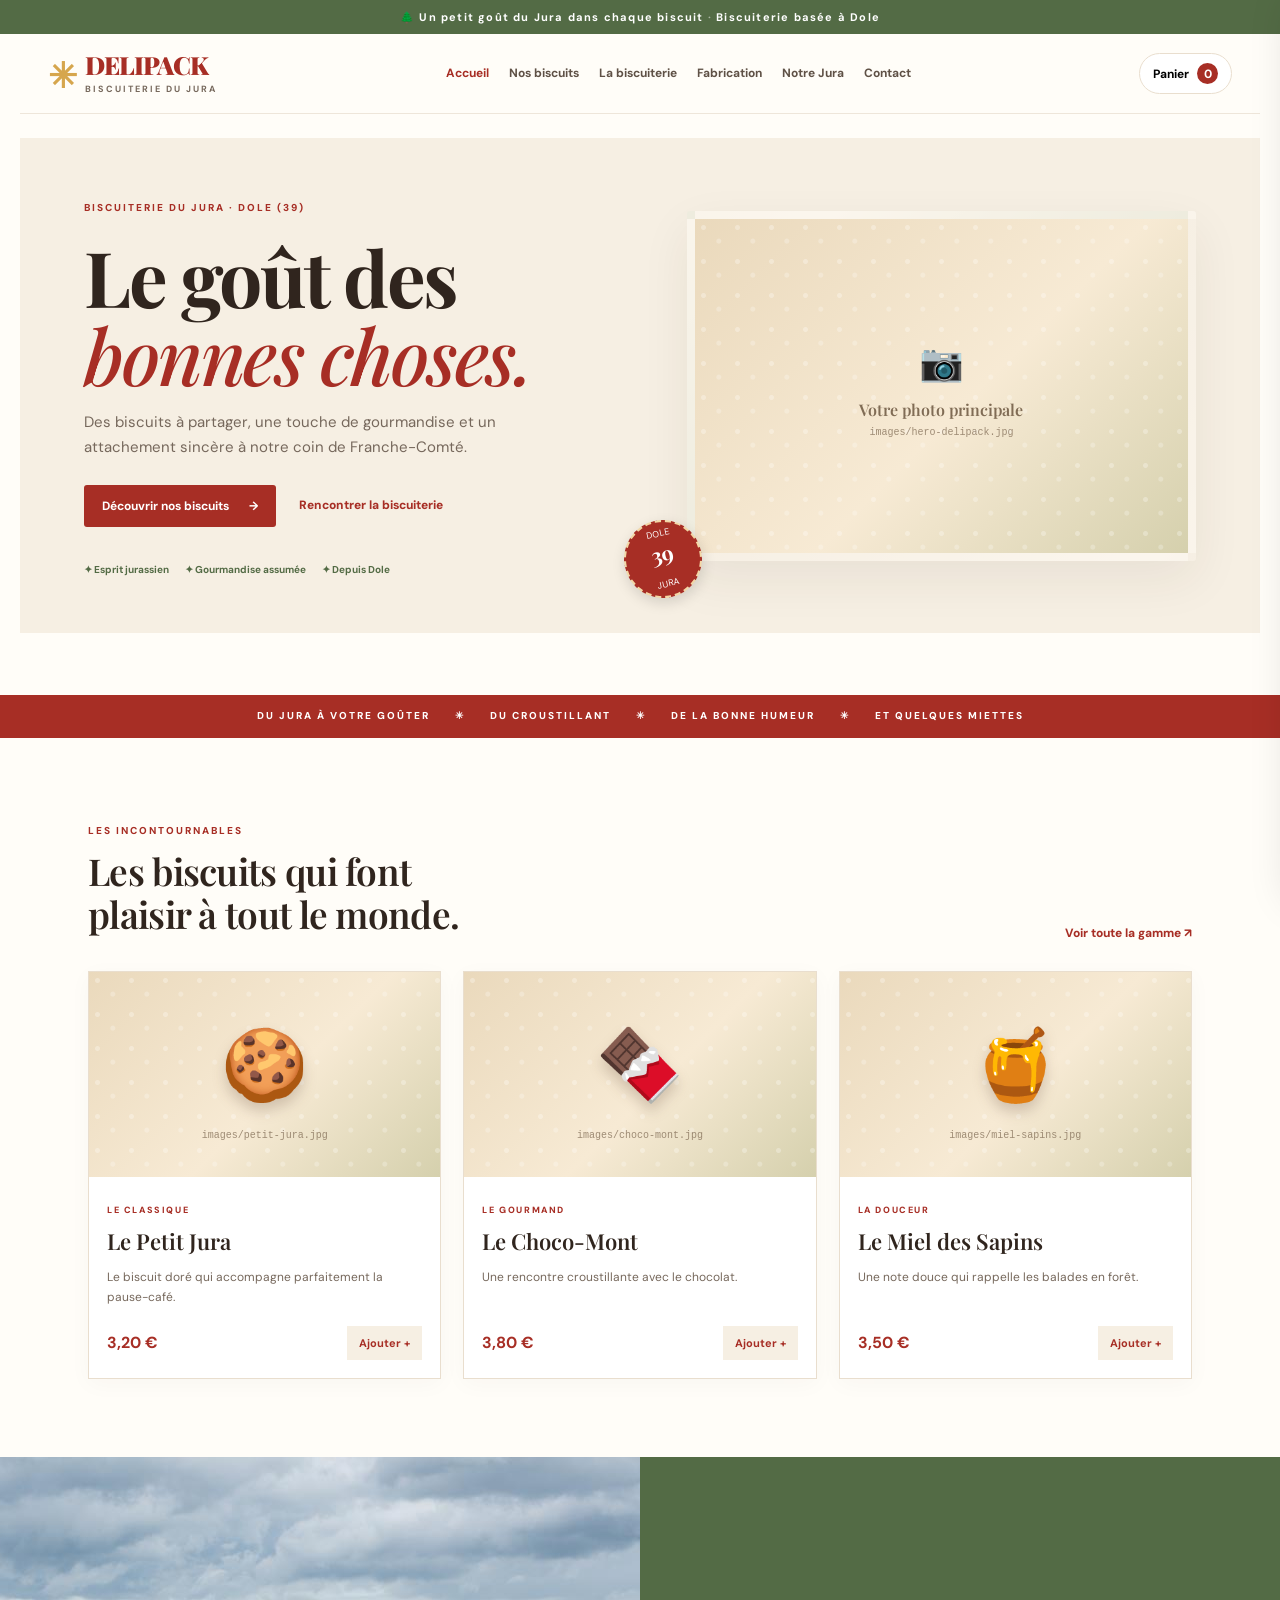
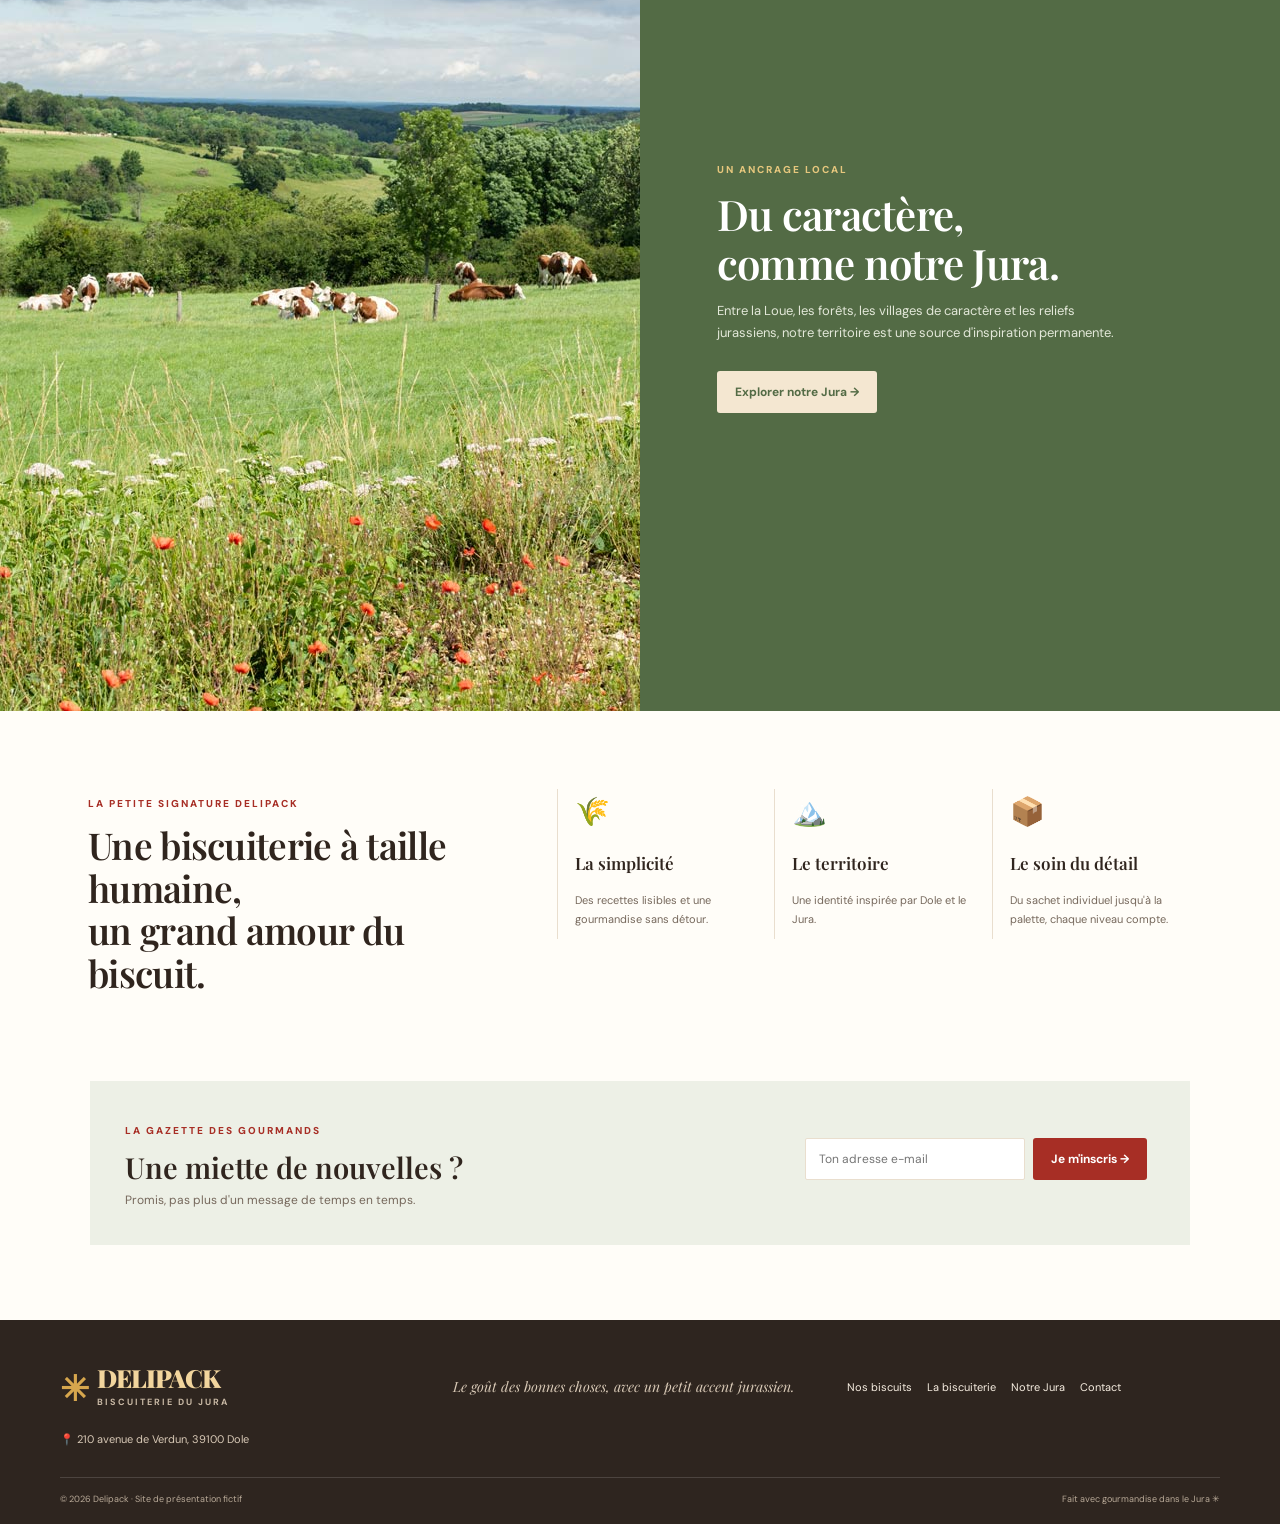
==== commit a0a19843: "Update index.html" ====
--- a/index.html
+++ b/index.html
@@ -32,7 +32,7 @@
   </div>
 </section>
 <section class="split-feature">
-  <div class="feature-image image-placeholder"><img src="images/foret-chaux.jpg" alt="Les cerfs du Jura"></div>
+  <div class="feature-image image-placeholder"><img src="images/dole-jura.jpg" alt="Les cerfs du Jura"></div>
   <div class="feature-copy"><span class="eyebrow">UN ANCRAGE LOCAL</span><h2>Du caractère,<br>comme notre Jura.</h2><p>Entre la Loue, les forêts, les villages de caractère et les reliefs jurassiens, notre territoire est une source d'inspiration permanente.</p><a class="button button-light" href="jura.html">Explorer notre Jura →</a></div>
 </section>
 <section class="promise section"><div><span class="eyebrow">LA PETITE SIGNATURE DELIPACK</span><h2>Une biscuiterie à taille humaine,<br>un grand amour du biscuit.</h2></div><div class="promise-items"><article><span>🌾</span><h3>La simplicité</h3><p>Des recettes lisibles et une gourmandise sans détour.</p></article><article><span>🏔️</span><h3>Le territoire</h3><p>Une identité inspirée par Dole et le Jura.</p></article><article><span>📦</span><h3>Le soin du détail</h3><p>Du sachet individuel jusqu'à la palette, chaque niveau compte.</p></article></div></section>
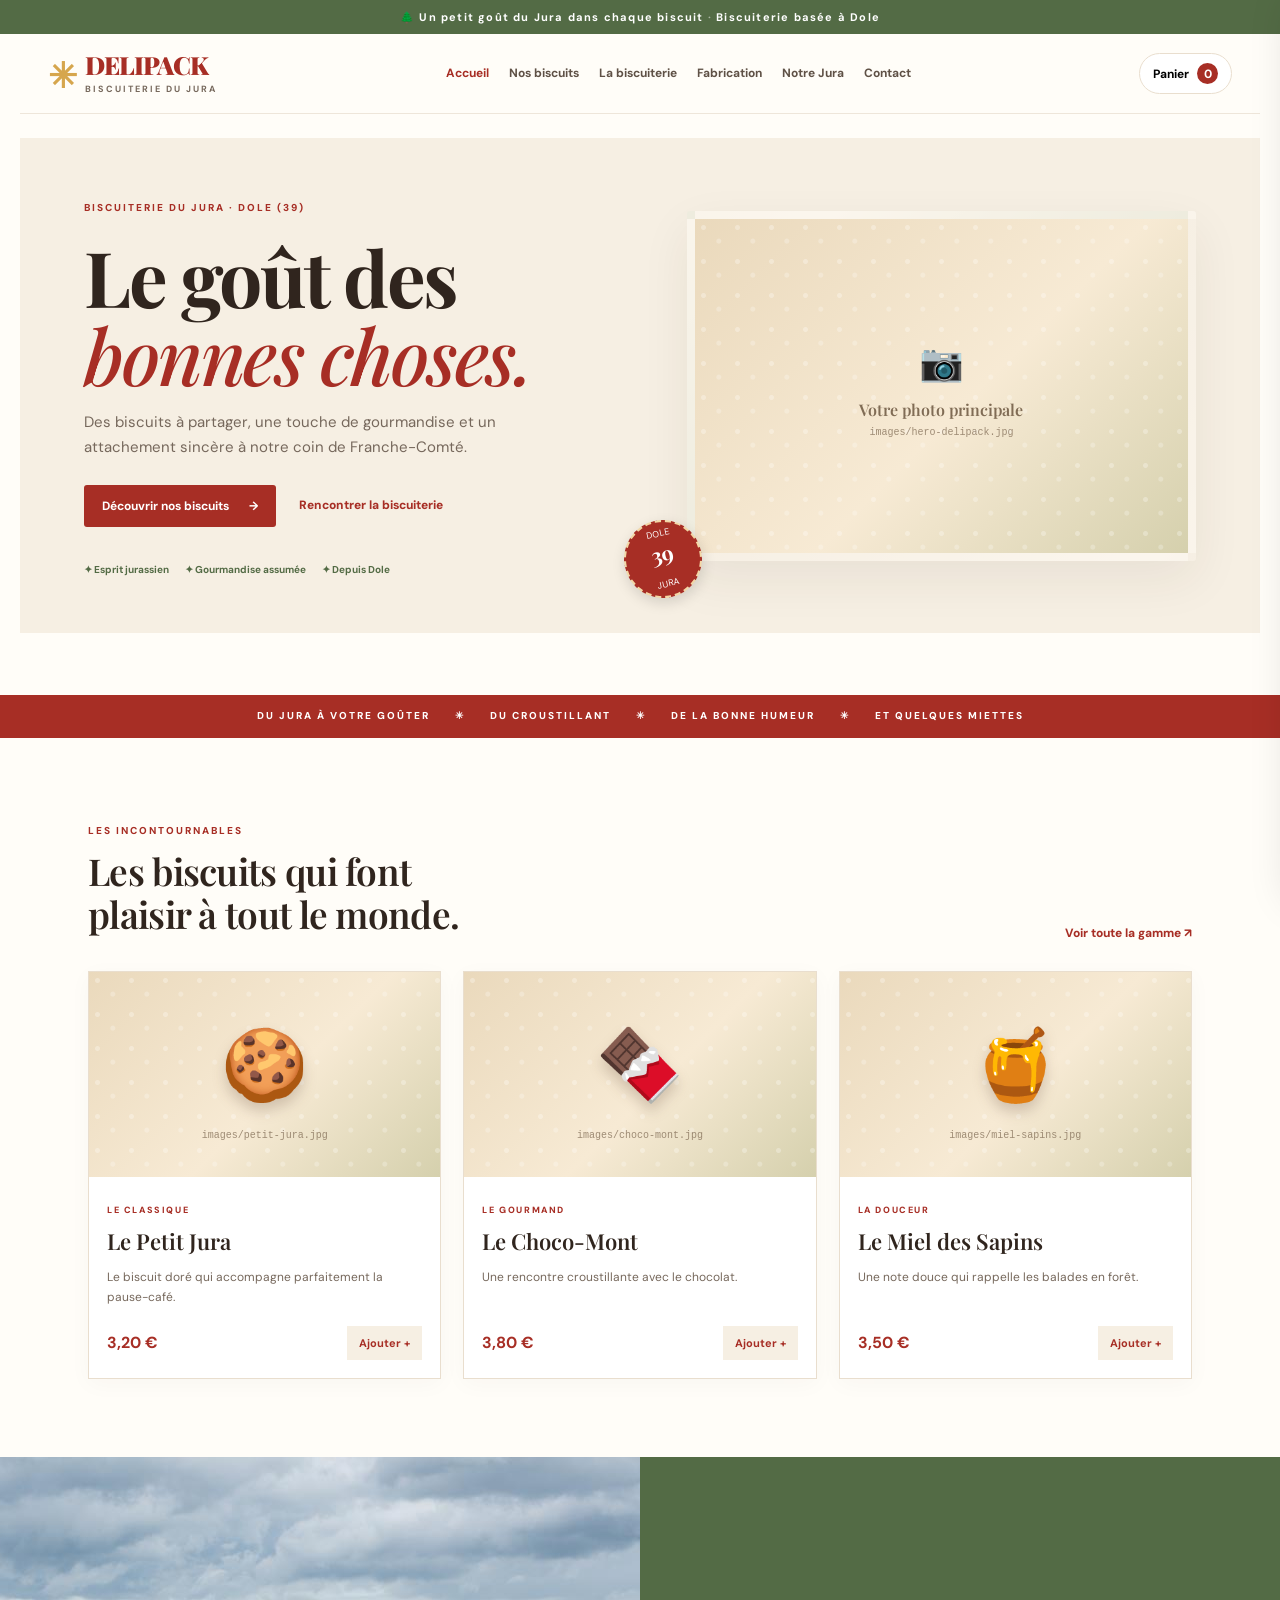
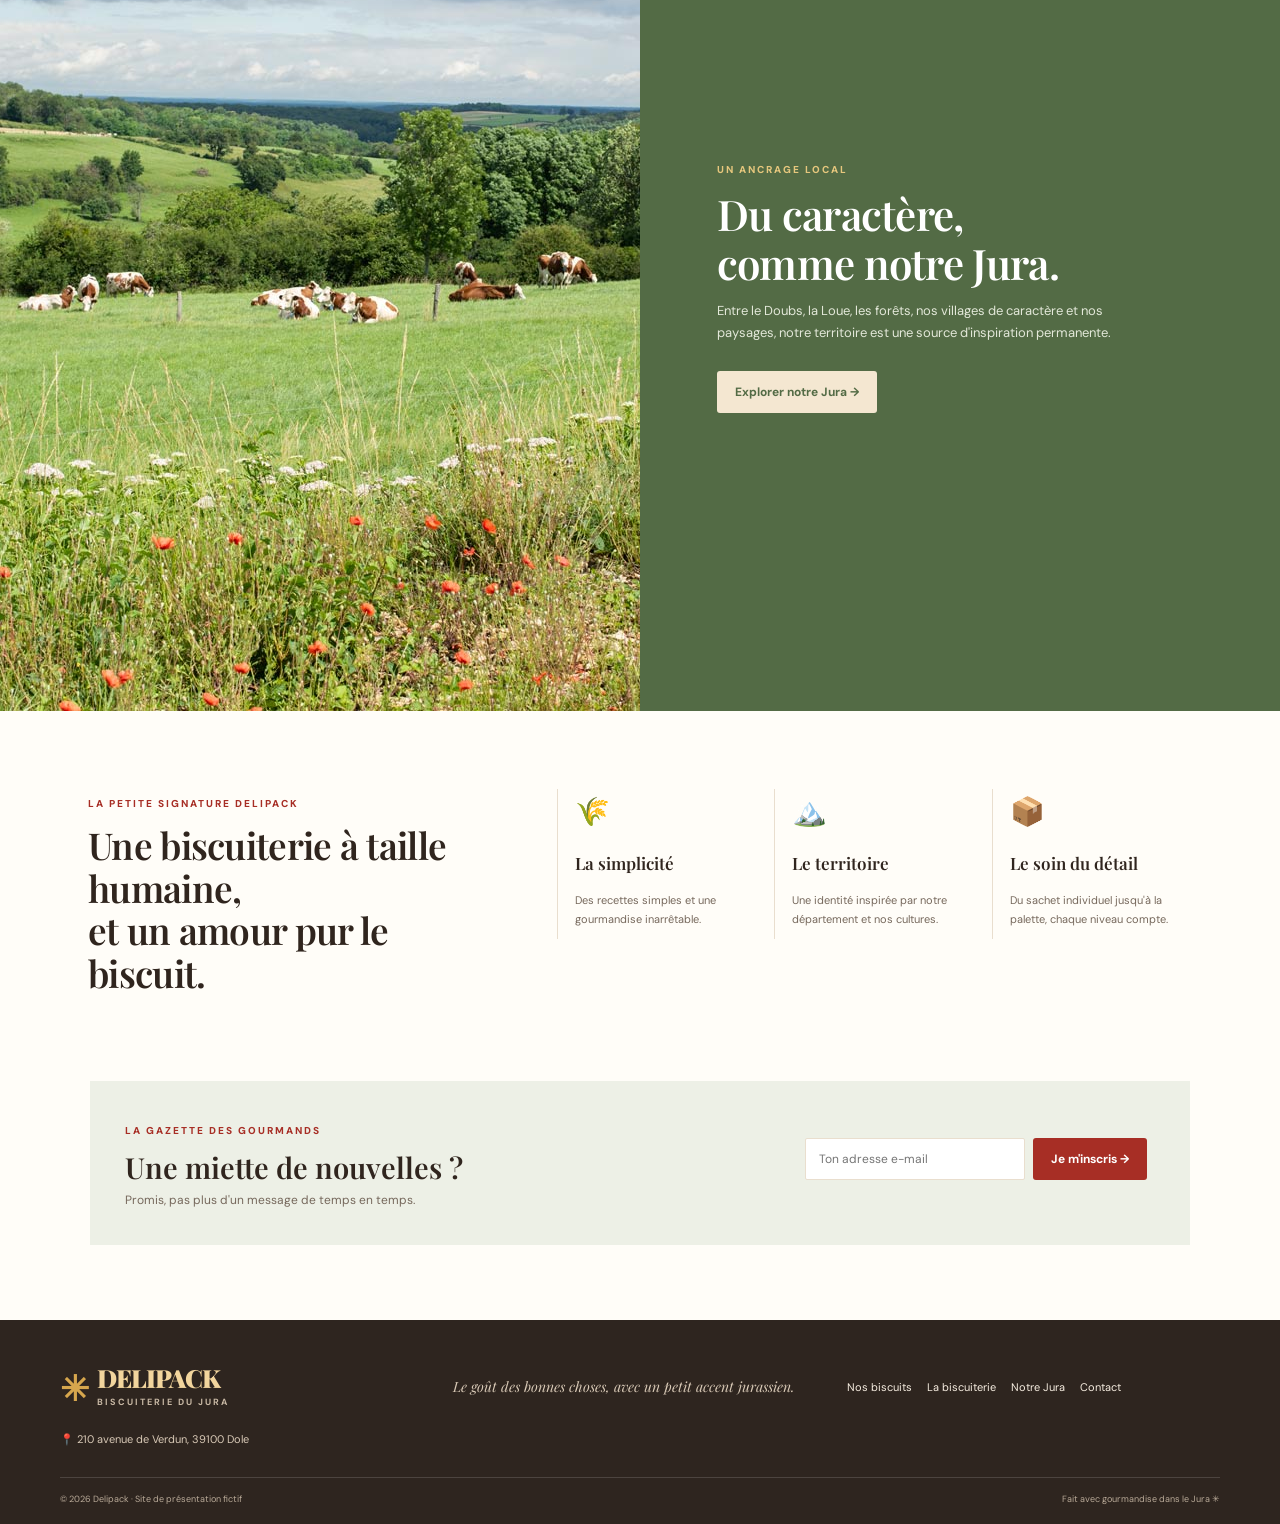
==== commit 1483e609: "Update index.html" ====
--- a/index.html
+++ b/index.html
@@ -33,9 +33,9 @@
 </section>
 <section class="split-feature">
   <div class="feature-image image-placeholder"><img src="images/dole-jura.jpg" alt="Les cerfs du Jura"></div>
-  <div class="feature-copy"><span class="eyebrow">UN ANCRAGE LOCAL</span><h2>Du caractère,<br>comme notre Jura.</h2><p>Entre la Loue, les forêts, les villages de caractère et les reliefs jurassiens, notre territoire est une source d'inspiration permanente.</p><a class="button button-light" href="jura.html">Explorer notre Jura →</a></div>
+  <div class="feature-copy"><span class="eyebrow">UN ANCRAGE LOCAL</span><h2>Du caractère,<br>comme notre Jura.</h2><p>Entre le Doubs, la Loue, les forêts, nos villages de caractère et nos paysages, notre territoire est une source d'inspiration permanente.</p><a class="button button-light" href="jura.html">Explorer notre Jura →</a></div>
 </section>
-<section class="promise section"><div><span class="eyebrow">LA PETITE SIGNATURE DELIPACK</span><h2>Une biscuiterie à taille humaine,<br>un grand amour du biscuit.</h2></div><div class="promise-items"><article><span>🌾</span><h3>La simplicité</h3><p>Des recettes lisibles et une gourmandise sans détour.</p></article><article><span>🏔️</span><h3>Le territoire</h3><p>Une identité inspirée par Dole et le Jura.</p></article><article><span>📦</span><h3>Le soin du détail</h3><p>Du sachet individuel jusqu'à la palette, chaque niveau compte.</p></article></div></section>
+<section class="promise section"><div><span class="eyebrow">LA PETITE SIGNATURE DELIPACK</span><h2>Une biscuiterie à taille humaine,<br>et un amour pur le biscuit.</h2></div><div class="promise-items"><article><span>🌾</span><h3>La simplicité</h3><p>Des recettes simples et une gourmandise inarrêtable.</p></article><article><span>🏔️</span><h3>Le territoire</h3><p>Une identité inspirée par notre département et nos cultures.</p></article><article><span>📦</span><h3>Le soin du détail</h3><p>Du sachet individuel jusqu'à la palette, chaque niveau compte.</p></article></div></section>
 <section class="newsletter"><div><span class="eyebrow">LA GAZETTE DES GOURMANDS</span><h2>Une miette de nouvelles ?</h2><p>Promis, pas plus d'un message de temps en temps.</p></div><form class="newsletter-form"><input type="email" placeholder="Ton adresse e-mail" required><button class="button">Je m'inscris →</button><small class="form-feedback"></small></form></section>
 </main>
 <footer class="footer"><div class="footer-main"><a class="logo footer-logo" href="index.html"><span class="logo-icon">✳</span><span>DELIPACK<small>BISCUITERIE DU JURA</small></span></a><p>Le goût des bonnes choses, avec un petit accent jurassien.</p><div class="footer-links"><a href="produits.html">Nos biscuits</a><a href="histoire.html">La biscuiterie</a><a href="jura.html">Notre Jura</a><a href="contact.html">Contact</a></div><div class="address">📍 210 avenue de Verdun, 39100 Dole</div></div><div class="footer-bottom"><span>© 2026 Delipack · Site de présentation fictif</span><span>Fait avec gourmandise dans le Jura ✳</span></div></footer>
